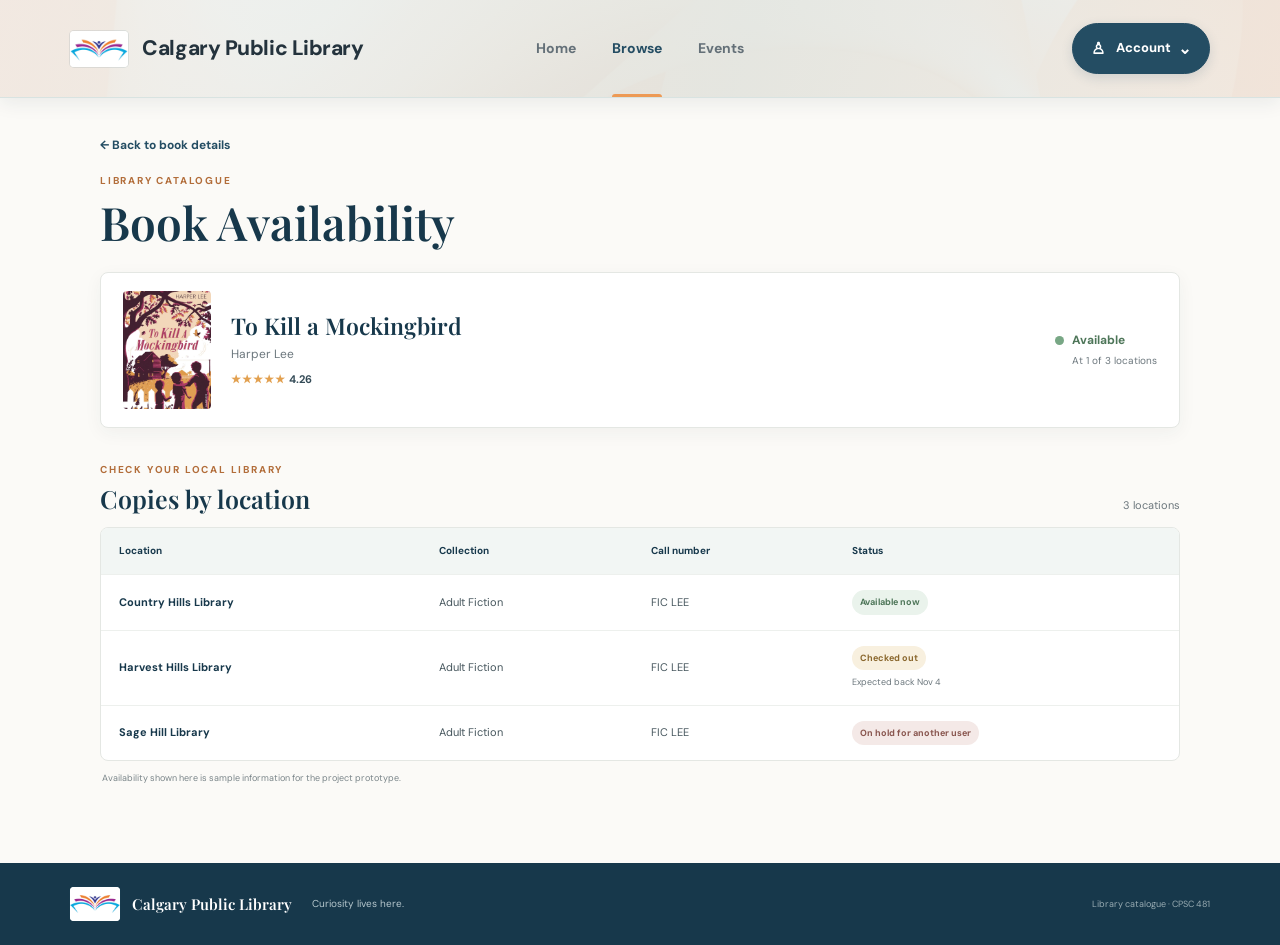
==== BookAvailability.html @ 4b332e31 "Add account, event, and book prototype interactions" ====
<!DOCTYPE html>
<html lang="en">
<head>
    <meta charset="UTF-8">
    <meta name="viewport" content="width=device-width, initial-scale=1.0">
    <meta name="description" content="Check To Kill a Mockingbird availability at Calgary Public Library locations.">
    <title>Book Availability | Calgary Public Library</title>
    <link rel="stylesheet" href="style.css">
</head>
<body class="availability-page">
    <header class="site-header">
        <a class="brand" href="index.html" aria-label="Calgary Public Library home">
            <span class="brand-mark"><img src="images/logo.jpg" alt="" class="brand-logo-image"></span>
            <span class="brand-name">Calgary Public Library</span>
        </a>
        <nav class="navigation" aria-label="Main navigation">
            <a href="index.html">Home</a>
            <a class="active" href="Browse.html">Browse</a>
            <a href="Events.html">Events</a>
        </nav>
        <details class="account-menu">
            <summary><span class="user-icon" aria-hidden="true">♙</span> Account <span class="account-chevron" aria-hidden="true">⌄</span></summary>
            <div class="account-menu-panel">
                <a href="Login.html">Sign in</a>
                <a href="MyAccount.html">My Account</a>
            </div>
        </details>
    </header>

    <main class="availability-main">
        <a class="back-to-results" href="BookDetails.html">← Back to book details</a>
        <p class="eyebrow">LIBRARY CATALOGUE</p>
        <h1>Book Availability</h1>

        <section class="availability-book-card" aria-labelledby="availability-book-title">
            <img src="images/To%20kill%20a%20mockingbird.jpg" alt="Cover of To Kill a Mockingbird by Harper Lee">
            <div class="availability-book-info">
                <h2 id="availability-book-title">To Kill a Mockingbird</h2>
                <p>Harper Lee</p>
                <p class="catalogue-rating" aria-label="Rated 4.26 out of 5 stars"><span aria-hidden="true">★★★★★</span> 4.26</p>
            </div>
            <div class="availability-summary">
                <span class="availability-summary-dot" aria-hidden="true"></span>
                <strong>Available</strong>
                <small>At 1 of 3 locations</small>
            </div>
        </section>

        <section class="branch-availability" aria-labelledby="branch-availability-title">
            <div class="branch-heading">
                <div>
                    <p class="eyebrow">CHECK YOUR LOCAL LIBRARY</p>
                    <h2 id="branch-availability-title">Copies by location</h2>
                </div>
                <span class="branch-count">3 locations</span>
            </div>
            <div class="availability-table-wrap">
                <table class="availability-table">
                    <thead>
                        <tr>
                            <th scope="col">Location</th>
                            <th scope="col">Collection</th>
                            <th scope="col">Call number</th>
                            <th scope="col">Status</th>
                        </tr>
                    </thead>
                    <tbody>
                        <tr>
                            <th scope="row">Country Hills Library</th>
                            <td data-label="Collection">Adult Fiction</td>
                            <td data-label="Call number">FIC LEE</td>
                            <td data-label="Status"><span class="copy-status is-available">Available now</span></td>
                        </tr>
                        <tr>
                            <th scope="row">Harvest Hills Library</th>
                            <td data-label="Collection">Adult Fiction</td>
                            <td data-label="Call number">FIC LEE</td>
                            <td data-label="Status"><span class="copy-status is-checked-out">Checked out</span><small class="status-note">Expected back Nov 4</small></td>
                        </tr>
                        <tr>
                            <th scope="row">Sage Hill Library</th>
                            <td data-label="Collection">Adult Fiction</td>
                            <td data-label="Call number">FIC LEE</td>
                            <td data-label="Status"><span class="copy-status is-on-hold">On hold for another user</span></td>
                        </tr>
                    </tbody>
                </table>
            </div>
            <p class="availability-note">Availability shown here is sample information for the project prototype.</p>
        </section>
    </main>

    <footer class="site-footer">
        <a class="footer-brand" href="index.html">
            <span class="brand-mark"><img src="images/logo.jpg" alt="" class="brand-logo-image"></span>
            <span>Calgary Public Library</span>
        </a>
        <span>Curiosity lives here.</span>
        <small>Library catalogue · CPSC 481</small>
    </footer>
</body>
</html>
---- style.css ----
@import url('https://fonts.googleapis.com/css2?family=DM+Sans:wght@400;500;600;700&family=Playfair+Display:ital,wght@0,500;0,600;0,700;1,500;1,600&display=swap');

:root {
    --ink: #202a32;
    --muted: #6c777d;
    --blue: #244d63;
    --blue-deep: #17384b;
    --orange: #ed9a55;
    --paper: #fbfaf7;
    --line: #e9e5df;
    --serif: 'Playfair Display', Georgia, serif;
    --sans: 'DM Sans', Arial, sans-serif;
}

/* General page styles */
* {
    box-sizing: border-box;
}

html {
    scroll-behavior: smooth;
    scroll-padding-top: 92px;
}

body {
    margin: 0;
    color: var(--ink);
    background: var(--paper);
    font: 15px/1.6 var(--sans);
    -webkit-font-smoothing: antialiased;
}

a {
    color: inherit;
}

.visually-hidden {
    position: absolute;
    width: 1px;
    height: 1px;
    padding: 0;
    margin: -1px;
    overflow: hidden;
    clip: rect(0, 0, 0, 0);
    white-space: nowrap;
    border: 0;
}

/* Header and navigation */
.site-header {
    min-height: 98px;
    display: grid;
    grid-template-columns: minmax(280px, 1fr) auto minmax(220px, 1fr);
    align-items: center;
    gap: 30px;
    padding: 0 max(5.5%, calc((100vw - 1320px) / 2));
    background: linear-gradient(105deg, rgba(250, 248, 244, .88), rgba(235, 242, 240, .86) 58%, rgba(248, 241, 234, .88)), url('images/back%207.jpg') center 48% / cover no-repeat;
    border-bottom: 1px solid #d8e3e1;
    box-shadow: 0 5px 18px rgba(30, 57, 66, .08);
    position: relative;
    z-index: 2;
}

.brand {
    display: flex;
    align-items: center;
    gap: 14px;
    width: max-content;
    min-width: 0;
    text-decoration: none;
}

.brand-mark {
    position: relative;
    display: block;
    flex: 0 0 58px;
    width: 58px;
    height: 36px;
    overflow: hidden;
    border-radius: 4px;
    background: #fff;
    box-shadow: 0 0 0 1px rgba(36, 77, 99, .1);
}

.brand-logo-image {
    position: absolute;
    display: block;
    width: 96px;
    height: 96px;
    max-width: none;
    left: -19px;
    top: -29px;
    object-fit: cover;
}

.brand-name {
    color: #24333d;
    font-size: 21px;
    font-weight: 800;
    line-height: 1.2;
    letter-spacing: -.45px;
    white-space: nowrap;
}

.navigation {
    display: flex;
    align-items: center;
    gap: 36px;
    height: 100%;
}

.navigation a {
    display: flex;
    align-items: center;
    height: 100%;
    position: relative;
    color: #647078;
    font-size: 14px;
    font-weight: 700;
    text-decoration: none;
}

.navigation a:hover,
.navigation a.active {
    color: var(--blue);
}

.navigation a.active:after {
    content: '';
    position: absolute;
    right: 0;
    bottom: 0;
    left: 0;
    height: 3px;
    background: var(--orange);
    border-radius: 3px 3px 0 0;
}

.account-menu {
    position: relative;
    justify-self: end;
}

.account-menu summary {
    display: flex;
    align-items: center;
    gap: 5px;
    padding: 12px 18px;
    border: 1px solid #244d63;
    border-radius: 999px;
    background: #244d63;
    box-shadow: 0 4px 12px rgba(36, 77, 99, .15);
    color: #fff;
    font-size: 13px;
    font-weight: 800;
    list-style: none;
    cursor: pointer;
    transition: .2s;
}

.account-menu summary::-webkit-details-marker {
    display: none;
}

.account-menu summary:hover,
.account-menu[open] summary {
    border-color: #17384b;
    background: #17384b;
}

.account-menu summary:focus-visible,
.account-menu-panel a:focus-visible {
    outline: 3px solid rgba(237, 154, 85, .65);
    outline-offset: 3px;
}

.account-chevron {
    margin-left: 2px;
    font-size: 16px;
}

.account-menu-panel {
    position: absolute;
    top: calc(100% + 9px);
    right: 0;
    z-index: 5;
    width: 190px;
    padding: 6px;
    border: 1px solid #e1e7e4;
    border-radius: 8px;
    background: #fff;
    box-shadow: 0 12px 28px rgba(23, 56, 75, .16);
}

.account-menu-panel a,
.account-menu-disabled {
    display: flex;
    align-items: center;
    justify-content: space-between;
    gap: 12px;
    padding: 10px 11px;
    border-radius: 5px;
    color: var(--blue-deep);
    font-size: 12px;
    font-weight: 700;
    text-decoration: none;
}

.account-menu-panel a:hover {
    background: #f0f5f3;
}


.user-icon {
    margin-right: 6px;
    font-size: 16px;
}

/* Welcome and search area */
.hero {
    position: relative;
    overflow: hidden;
    margin: 0 4%;
    border-radius: 10px;
    background: #193d52 url('images/header%20background.jpg') center / cover no-repeat;
    color: #fff;
}

.hero:before {
    content: '';
    position: absolute;
    inset: 0;
    background: linear-gradient(90deg, rgba(18, 46, 62, .96), rgba(23, 57, 76, .89) 48%, rgba(23, 57, 76, .42));
}

.hero-inner {
    position: relative;
    display: grid;
    grid-template-columns: 1fr .9fr;
    align-items: center;
    gap: 8%;
    max-width: 1320px;
    min-height: 510px;
    margin: auto;
    padding: 84px 5.5% 32px;
}

.hero-copy {
    max-width: 610px;
    z-index: 1;
}

.eyebrow {
    margin: 0 0 12px;
    color: #b26d3a;
    font-size: 10px;
    font-weight: 700;
    letter-spacing: 1.8px;
}

.hero .eyebrow {
    color: #f3b77e;
}

.hero h1 {
    max-width: 560px;
    margin: 0 0 18px;
    font: 500 clamp(44px, 5.1vw, 68px) / 1.08 var(--serif);
    letter-spacing: -1.8px;
}

.hero h1 em,
.event-feature h2 em,
.help-section h2 em {
    color: #f4bd86;
    font-weight: 500;
}

.hero-description {
    max-width: 485px;
    margin: 0 0 26px;
    color: rgba(255, 255, 255, .78);
    font-size: 15px;
    line-height: 1.75;
}

.search-form {
    display: flex;
    align-items: center;
    max-width: 540px;
    height: 56px;
    padding: 5px 6px 5px 17px;
    border-radius: 7px;
    background: #fff;
    box-shadow: 0 12px 35px #0d253233;
}

.search-icon {
    margin-right: 9px;
    color: #70818a;
    font-size: 27px;
    transform: rotate(-20deg);
}

.search-form input {
    flex: 1;
    min-width: 0;
    border: 0;
    outline: 0;
    color: var(--ink);
    font: 13px var(--sans);
}

.search-form button {
    height: 44px;
    padding: 0 19px;
    border: 0;
    border-radius: 5px;
    background: var(--orange);
    color: #2d3030;
    font: 700 12px var(--sans);
    cursor: pointer;
}

.search-form button span {
    margin-left: 9px;
    font-size: 16px;
}

.popular-searches {
    display: flex;
    align-items: center;
    gap: 8px;
    margin-top: 16px;
    color: #d4dfe3;
    font-size: 11px;
}

.popular-searches a {
    padding: 4px 10px;
    border: 1px solid #ffffff45;
    border-radius: 99px;
    color: #fff;
    font-size: 10px;
    text-decoration: none;
}

.popular-searches a:hover {
    background: #ffffff20;
}

.hero-art {
    position: relative;
    align-self: center;
    min-height: 320px;
}

.hero-photo {
    position: absolute;
    inset: 0 0 9px 20px;
    overflow: hidden;
    border-radius: 46% 8px 8px 8px;
    box-shadow: 0 24px 55px #071e2a66;
}

.hero-photo img {
    width: 100%;
    height: 100%;
    object-fit: cover;
    object-position: center 46%;
}

.hero-photo:after {
    content: '';
    position: absolute;
    inset: 0;
    border-radius: inherit;
    background: linear-gradient(0deg, #142e3d55, transparent 65%);
}

.photo-caption {
    position: absolute;
    bottom: 22px;
    left: 39px;
    z-index: 1;
    color: #fff;
    font-size: 11px;
    letter-spacing: .3px;
}

.caption-dot {
    display: inline-block;
    width: 7px;
    height: 7px;
    margin-right: 8px;
    border-radius: 50%;
    background: #f2ae6f;
}

.floating-note {
    position: absolute;
    top: 24px;
    right: -20px;
    display: flex;
    align-items: center;
    gap: 10px;
    padding: 13px 18px;
    border-radius: 8px;
    background: #fff;
    box-shadow: 0 10px 30px #102a3a33;
    color: var(--ink);
    font-size: 11px;
}

.floating-note strong,
.floating-note small {
    display: block;
}

.floating-note strong {
    font-size: 11px;
}

.floating-note small {
    margin-top: 2px;
    color: #849096;
    font-size: 9px;
}

.note-icon {
    display: grid;
    place-items: center;
    width: 32px;
    height: 32px;
    border-radius: 50%;
    background: #fff1e3;
    color: #d78346;
    font-size: 18px;
}

.hero-bottom {
    grid-column: 1 / -1;
    display: flex;
    justify-content: space-between;
    align-items: center;
    margin-top: 20px;
    padding-top: 13px;
    border-top: 1px solid #ffffff38;
    color: #cad8dd;
    font-size: 10px;
    letter-spacing: 1px;
    text-transform: uppercase;
}

.scroll-mark {
    color: #f5b879;
    font-size: 17px;
}

/* Discovery categories */
.content-wrap {
    max-width: 1320px;
    margin: auto;
    padding-right: 5.5%;
    padding-left: 5.5%;
}

.discovery {
    padding-top: 74px;
    padding-bottom: 78px;
}

.section-intro,
.section-heading {
    display: flex;
    justify-content: space-between;
    align-items: end;
    gap: 30px;
    margin-bottom: 27px;
}

.section-intro h2,
.section-heading h2,
.help-section h2 {
    margin: 0;
    font: 600 clamp(28px, 3vw, 37px) / 1.2 var(--serif);
    letter-spacing: -.5px;
}

.section-intro > p {
    max-width: 355px;
    margin: 0 0 4px;
    color: var(--muted);
    font-size: 12px;
}

.category-grid {
    display: grid;
    grid-template-columns: repeat(4, 1fr);
    gap: 16px;
}

.category-card {
    position: relative;
    overflow: hidden;
    height: 190px;
    border-radius: 8px;
    background: #496477;
    color: #fff;
    text-decoration: none;
}

.category-photo,
.category-shade {
    position: absolute;
    inset: 0;
}

.category-photo {
    width: 100%;
    height: 100%;
    object-fit: cover;
    object-position: center;
    transition: transform .4s;
}

.category-card:hover .category-photo {
    transform: scale(1.05);
}

.kids .category-photo {
    object-position: center 58%;
}

.teens .category-photo {
    object-position: center 40%;
}

.adults .category-photo {
    object-position: center 60%;
}

.ebooks .category-photo {
    object-position: center;
}

.category-shade {
    background: linear-gradient(0deg, #142b3be8 0%, #142b3b66 45%, #142b3b05 100%);
}

.category-text {
    position: absolute;
    right: 14px;
    bottom: 15px;
    left: 18px;
    display: flex;
    flex-direction: column;
    align-items: flex-start;
}

.category-text small {
    color: #f5c395;
    font-size: 8px;
    font-weight: 700;
    letter-spacing: 1.2px;
}

.category-text strong {
    margin: 1px 0;
    font: 600 24px var(--serif);
}

.category-text > span {
    color: #fff;
    font-size: 10px;
    opacity: .88;
}

/* Recommended books and audiobooks */
.recommendations {
    margin: 0 4%;
    padding: 71px 0 82px;
    border-radius: 10px;
    background: #f1f3f2;
}

.recommendations .section-heading {
    margin-bottom: 26px;
}

.section-subtitle {
    margin: 5px 0 0;
    color: var(--muted);
    font-size: 12px;
}

.text-link {
    padding-bottom: 5px;
    border-bottom: 1px solid #9cb1b8;
    color: var(--blue);
    font-size: 11px;
    font-weight: 700;
    text-decoration: none;
    white-space: nowrap;
}

.text-link span {
    margin-left: 8px;
    font-size: 15px;
}

.text-link:hover {
    color: #b26d3a;
}

.book-grid {
    display: grid;
    grid-template-columns: repeat(3, 1fr);
    gap: 19px;
}

.book-card {
    display: grid;
    grid-template-columns: 42% 58%;
    min-height: 210px;
    overflow: hidden;
    border: 1px solid #e8e9e6;
    border-radius: 8px;
    background: #fff;
    box-shadow: 0 8px 20px #2a3c3b08;
}

.book-image {
    position: relative;
    min-height: 210px;
    overflow: hidden;
}

.book-cover-image {
    position: absolute;
    inset: 0;
    width: 100%;
    height: 100%;
    object-fit: cover;
    object-position: center;
}

.book-two {
    background-color: #a8eaf4;
}

.book-three .book-cover-image {
    object-position: 55% center;
}

.format-tag {
    position: absolute;
    top: 10px;
    left: 10px;
    padding: 4px 7px;
    border-radius: 3px;
    background: #fff;
    color: #31586b;
    font-size: 7px;
    font-weight: 700;
    letter-spacing: .8px;
}

.book-info {
    display: flex;
    flex-direction: column;
    padding: 17px 15px 13px;
}

.book-info > div:first-child {
    display: flex;
    justify-content: space-between;
    align-items: center;
}

.book-type {
    color: #a16b48;
    font-size: 8px;
    font-weight: 700;
    letter-spacing: .8px;
}

.save-button {
    padding: 0 3px;
    border: 0;
    background: transparent;
    color: #75858a;
    font-size: 21px;
    line-height: 1;
    cursor: pointer;
}

.save-button:hover,
.save-button[aria-pressed="true"] {
    color: #d46e62;
}

.book-info h3 {
    margin: 12px 0 3px;
    font: 600 17px / 1.3 var(--serif);
}

.book-info p {
    margin: 0;
    color: var(--muted);
    font-size: 10px;
}

.book-footer {
    display: flex;
    justify-content: space-between;
    align-items: center;
    margin-top: auto;
    padding-top: 12px;
    border-top: 1px solid #eeefec;
}

.availability {
    color: #5e7568;
    font-size: 9px;
}

.availability i {
    display: inline-block;
    width: 6px;
    height: 6px;
    margin-right: 5px;
    border-radius: 50%;
    background: #78a785;
}

.book-footer > a {
    display: grid;
    place-items: center;
    width: 23px;
    height: 23px;
    border: 1px solid #dbe1dd;
    border-radius: 50%;
    color: var(--blue);
    font-size: 11px;
    text-decoration: none;
}

/* Featured program and upcoming events */
.event-feature {
    position: relative;
    display: grid;
    grid-template-columns: 1.05fr .95fr;
    width: calc(100% - 8%);
    max-width: 1320px;
    min-height: 345px;
    margin: 76px auto 78px;
    overflow: hidden;
    border-radius: 9px;
    background: #204b60;
    color: #fff;
}

.event-feature-image {
    position: relative;
    min-height: 345px;
    overflow: hidden;
}

.event-feature-image img {
    position: absolute;
    inset: 0;
    width: 100%;
    height: 100%;
    object-fit: cover;
    object-position: center;
}

.event-feature-copy {
    align-self: center;
    padding: 52px clamp(30px, 5vw, 74px);
}

.event-feature-copy .eyebrow {
    color: #efb17b;
}

.event-feature h2 {
    margin: 0 0 15px;
    font: 600 clamp(34px, 4vw, 48px) / 1.1 var(--serif);
    letter-spacing: -.7px;
}

.event-feature-copy > p:not(.eyebrow) {
    max-width: 340px;
    margin: 0 0 22px;
    color: #d4e0e4;
    font-size: 12px;
    line-height: 1.8;
}

.light-button {
    display: inline-flex;
    align-items: center;
    gap: 22px;
    padding: 12px 16px;
    border-radius: 4px;
    background: #f5bc85;
    color: #24313a;
    font-size: 10px;
    font-weight: 700;
    text-decoration: none;
}

.light-button span {
    font-size: 16px;
}

.event-spark {
    position: absolute;
    top: 30px;
    right: 42%;
    color: #f4c18f;
    font-size: 34px;
    opacity: .9;
}

.upcoming {
    padding-top: 4px;
    padding-bottom: 82px;
}

.upcoming .section-heading {
    align-items: center;
}

.event-list {
    display: grid;
    grid-template-columns: 1fr 1fr;
    gap: 16px;
}

.event-card {
    display: grid;
    grid-template-columns: 67px 1fr 36px;
    align-items: center;
    gap: 17px;
    padding: 19px;
    border: 1px solid var(--line);
    border-radius: 7px;
    background: #fff;
}

.event-date {
    display: flex;
    flex-direction: column;
    justify-content: center;
    align-items: center;
    height: 68px;
    border-radius: 5px;
    background: #f8eee3;
    color: #a56035;
}

.event-date strong {
    font: 600 26px / 1 var(--serif);
}

.event-date span {
    margin-top: 5px;
    font-size: 8px;
    font-weight: 700;
    letter-spacing: 1px;
}

.event-kind {
    color: #ab764f;
    font-size: 8px;
    font-weight: 700;
    letter-spacing: .9px;
}

.event-details h3 {
    margin: 2px 0;
    font: 600 17px var(--serif);
}

.event-details p {
    margin: 0 0 8px;
    color: var(--muted);
    font-size: 10px;
}

.event-meta {
    color: #6a777b;
    font-size: 9px;
}

.event-meta > span {
    padding: 0 5px;
    color: #b7b7ad;
}

.round-arrow {
    display: grid;
    place-items: center;
    width: 31px;
    height: 31px;
    border: 1px solid #dce3e1;
    border-radius: 50%;
    color: var(--blue);
    font-size: 14px;
    text-decoration: none;
}

.round-arrow:hover {
    background: var(--blue);
    color: #fff;
}

/* FAQs, contact details, and footer */
.help-section {
    padding: 69px 5.5%;
    background: #eaf0ef;
}

.help-inner {
    display: grid;
    grid-template-columns: 1.1fr .9fr;
    gap: 11%;
    max-width: 1190px;
    margin: auto;
}

.help-section .eyebrow {
    margin-bottom: 9px;
}

.help-section h2 {
    margin: 0 0 22px;
    font-size: 30px;
}

.help-section h2 em {
    color: #b26d3a;
}

.faq-block details {
    padding: 12px 0;
    border-top: 1px solid #d4ddda;
    font-size: 11px;
}

.faq-block details:last-child {
    border-bottom: 1px solid #d4ddda;
}

.faq-block summary {
    display: flex;
    justify-content: space-between;
    list-style: none;
    font-weight: 600;
    cursor: pointer;
}

.faq-block summary::-webkit-details-marker {
    display: none;
}

.faq-block summary span {
    color: #a96e42;
    font-size: 17px;
}

.faq-block details p {
    margin: 9px 22px 2px 0;
    color: var(--muted);
    font-size: 10px;
}

.contact-block {
    padding-left: 10%;
    border-left: 1px solid #d4ddda;
}

.contact-block h2 {
    max-width: 340px;
    font-size: 29px;
}

.contact-block > a {
    display: block;
    margin: 10px 0;
    color: #596c70;
    font-size: 11px;
    text-decoration: none;
}

.contact-block .location-link {
    display: inline-flex;
    gap: 30px;
    margin-top: 14px;
    padding-bottom: 7px;
    border-bottom: 1px solid #91a5a5;
    color: var(--blue);
    font-weight: 700;
}

.site-footer {
    display: flex;
    align-items: center;
    gap: 20px;
    min-height: 82px;
    padding: 20px 5.5%;
    background: #17384b;
    color: #e4edef;
}

.footer-brand {
    display: flex;
    align-items: center;
    gap: 12px;
    color: #fff;
    font: 600 15px var(--serif);
    text-decoration: none;
}

.footer-brand .brand-mark {
    flex-basis: 50px;
    width: 50px;
    height: 34px;
}

.footer-brand .brand-logo-image {
    width: 84px;
    height: 84px;
    left: -17px;
    top: -25px;
}

.site-footer > span {
    color: #b6c7cd;
    font-size: 10px;
}

.site-footer small {
    margin-left: auto;
    color: #98abb2;
    font-size: 9px;
}

/* Tablet layout */
@media (max-width: 900px) {
    .site-header {
        min-height: 88px;
        grid-template-columns: minmax(230px, 1fr) auto minmax(185px, 1fr);
        gap: 14px;
        padding: 0 4%;
    }

    .brand {
        gap: 10px;
    }

    .brand-name {
        font-size: 18px;
    }

    .navigation {
        gap: 20px;
    }

    .navigation a {
        font-size: 12px;
    }

    .account-menu summary {
        padding: 10px 12px;
        font-size: 11px;
    }

    .hero-inner {
        grid-template-columns: 1fr .82fr;
        gap: 4%;
        min-height: 480px;
        padding: 62px 5%;
    }

    .hero-art {
        min-height: 270px;
    }

    .category-grid {
        grid-template-columns: repeat(2, 1fr);
    }

    .category-card {
        height: 180px;
    }

    .content-wrap {
        padding-right: 5%;
        padding-left: 5%;
    }

    .book-grid {
        gap: 12px;
    }

    .book-card {
        grid-template-columns: 38% 62%;
    }

    .book-info {
        padding: 13px 11px;
    }

    .event-feature {
        margin-right: 5%;
        margin-left: 5%;
    }

    .event-list {
        grid-template-columns: 1fr;
    }

    .help-inner {
        gap: 7%;
    }
}

/* Phone layout */
@media (max-width: 620px) {
    .site-header {
        min-height: 72px;
        grid-template-columns: 1fr auto;
        gap: 10px;
        padding: 0 5%;
    }

    .brand {
        gap: 8px;
    }

    .brand-mark {
        flex-basis: 44px;
        width: 44px;
        height: 30px;
    }

    .brand-logo-image {
        width: 76px;
        height: 76px;
        left: -15px;
        top: -23px;
    }

    .brand-name {
        font-size: 15px;
        letter-spacing: -.3px;
    }

    .navigation {
        display: none;
    }

    .account-menu summary {
        padding: 8px 9px;
        font-size: 9px;
    }

    .account-menu .user-icon {
        margin-right: 0;
    }

    .hero-inner {
        display: block;
        padding: 55px 6% 22px;
    }

    .hero h1 {
        font-size: 47px;
    }

    .hero-description {
        font-size: 13px;
    }

    .hero-art {
        min-height: 220px;
        margin: 35px 12px 0 0;
    }

    .hero-photo {
        left: 8px;
    }

    .floating-note {
        top: 10px;
        right: -5px;
    }

    .hero-bottom {
        margin-top: 28px;
    }

    .popular-searches {
        flex-wrap: wrap;
    }

    .discovery {
        padding-top: 52px;
        padding-bottom: 55px;
    }

    .section-intro,
    .section-heading {
        align-items: flex-start;
        flex-direction: column;
        gap: 12px;
    }

    .section-intro h2,
    .section-heading h2 {
        font-size: 30px;
    }

    .section-intro > p {
        max-width: 100%;
    }

    .category-grid {
        gap: 10px;
    }

    .category-card {
        height: 148px;
    }

    .category-text {
        bottom: 10px;
        left: 12px;
    }

    .category-text strong {
        font-size: 21px;
    }

    .category-text small {
        font-size: 7px;
    }

    .recommendations {
        margin: 0 4%;
        padding: 52px 0;
    }

    .book-grid {
        grid-template-columns: 1fr;
    }

    .book-card {
        grid-template-columns: 38% 62%;
        min-height: 185px;
    }

    .book-image {
        min-height: 185px;
    }

    .book-info h3 {
        font-size: 16px;
    }

    .event-feature {
        display: block;
        margin: 50px 5%;
    }

    .event-feature-image {
        min-height: 200px;
    }

    .event-feature-copy {
        padding: 34px 26px;
    }

    .event-feature h2 {
        font-size: 39px;
    }

    .event-spark {
        top: 210px;
        right: 22px;
    }

    .upcoming {
        padding-bottom: 56px;
    }

    .event-card {
        grid-template-columns: 54px 1fr 29px;
        gap: 11px;
        padding: 13px;
    }

    .event-date {
        height: 60px;
    }

    .event-details p {
        line-height: 1.4;
    }

    .event-meta {
        font-size: 8px;
    }

    .help-section {
        padding: 52px 6%;
    }

    .help-inner {
        grid-template-columns: 1fr;
        gap: 37px;
    }

    .contact-block {
        padding: 27px 0 0;
        border-top: 1px solid #d4ddda;
        border-left: 0;
    }

    .site-footer {
        flex-wrap: wrap;
        gap: 5px 13px;
        padding: 20px 6%;
    }

    .site-footer small {
        width: 100%;
        margin: 2px 0 0;
    }
}

@media (prefers-reduced-motion: reduce) {
    html {
        scroll-behavior: auto;
    }

    *,
    *:before,
    *:after {
        transition: none !important;
    }
}

/* Events page */
.events-page {
    min-height: 100vh;
    background:
        linear-gradient(rgba(251, 250, 247, .92), rgba(251, 250, 247, .96)),
        url('images/header%20background.jpg') center / cover fixed no-repeat;
}

.events-page .events-banner {
    padding: 72px 5.5% 64px;
    background:
        linear-gradient(105deg, rgba(23, 56, 75, .97), rgba(36, 77, 99, .9)),
        url('images/back%207.jpg') center / cover no-repeat;
    color: #fff;
    text-align: center;
}

.events-page header h1 {
    margin: 0;
    font: 600 clamp(38px, 5vw, 58px) / 1.1 var(--serif);
    letter-spacing: -.8px;
}

.events-page main {
    display: grid;
    grid-template-columns: repeat(3, minmax(0, 1fr));
    gap: 22px;
    max-width: 1180px;
    margin: 0 auto;
    padding: 64px 5.5% 76px;
}

.events-page .event {
    position: relative;
    padding: 32px 28px 30px;
    border: 1px solid var(--line);
    border-top: 4px solid var(--orange);
    border-radius: 10px;
    background: rgba(255, 255, 255, .9);
    box-shadow: 0 12px 30px rgba(30, 57, 66, .08);
    transition: transform .2s, box-shadow .2s;
}

.events-page .event:hover {
    transform: translateY(-5px);
    box-shadow: 0 18px 34px rgba(30, 57, 66, .14);
}

.events-page .event h2 {
    margin: 0 0 22px;
    color: var(--blue-deep);
    font: 600 25px / 1.25 var(--serif);
}

.events-page .event p {
    margin: 10px 0;
    color: var(--muted);
    font-size: 13px;
}

.events-page .event p:nth-of-type(1),
.events-page .event p:nth-of-type(2) {
    color: var(--blue);
    font-size: 12px;
    font-weight: 700;
}

.events-page .event p:nth-of-type(1)::first-letter {
    color: var(--orange);
}

.event-register {
    display: inline-flex;
    align-items: center;
    gap: 10px;
    margin-top: 18px;
    padding: 11px 15px;
    border-radius: 5px;
    background: var(--orange);
    color: #2d3030;
    font-size: 11px;
    font-weight: 800;
    text-decoration: none;
    transition: background .2s, transform .2s;
}

.event-register:hover {
    background: #f3b77e;
    transform: translateY(-2px);
}

.event-register span {
    font-size: 16px;
    line-height: 1;
}

.events-page footer {
    padding: 24px 5.5%;
    background: var(--blue-deep);
    color: #d4dfe3;
    text-align: center;
}

.events-page footer p {
    margin: 0;
    font-size: 11px;
}

@media (max-width: 900px) {
    .events-page main {
        grid-template-columns: 1fr;
        max-width: 680px;
    }
}

@media (max-width: 620px) {
    .events-page .events-banner {
        padding: 54px 6% 48px;
    }

    .events-page main {
        gap: 16px;
        padding: 42px 6% 54px;
    }

    .events-page .event {
        padding: 26px 22px 24px;
    }
}

/* Browse page catalogue */
.browse-page {
    min-height: 100vh;
    background: #fbfaf7;
}

.browse-main {
    min-height: 650px;
    padding: 0 0 80px;
}

.browse-banner {
    padding: 46px 5.5% 26px;
    background: linear-gradient(105deg, rgba(23, 56, 75, .97), rgba(36, 77, 99, .9)), url('images/back%207.jpg') center / cover no-repeat;
    color: #fff;
}

.browse-banner-inner {
    max-width: 1080px;
    margin: 0 auto;
}

.browse-banner .eyebrow {
    margin-bottom: 7px;
    color: #f3b77e;
}

.browse-banner h1 {
    margin: 0;
    color: #fff;
    font: 600 clamp(34px, 4vw, 48px) / 1.15 var(--serif);
    letter-spacing: -.7px;
}

.browse-prompt {
    margin: 8px 0 0;
    color: rgba(255, 255, 255, .82);
    font-size: 13px;
}

.browse-controls {
    width: 89%;
    max-width: 1080px;
    margin: 28px auto 0;
}

.catalogue {
    width: 89%;
    max-width: 1080px;
    margin: 0 auto;
    padding-top: 28px;
}

.catalogue-search {
    display: flex;
    align-items: center;
    max-width: 760px;
    height: 52px;
    padding: 4px 5px 4px 15px;
    border: 1px solid #d8e0df;
    border-radius: 7px;
    background: #fff;
    box-shadow: 0 5px 16px rgba(30, 57, 66, .06);
}

.catalogue-search > span {
    margin-right: 9px;
    color: #70818a;
    font-size: 25px;
}

.catalogue-search input {
    flex: 1;
    min-width: 0;
    border: 0;
    outline: 0;
    color: var(--ink);
    font: 14px var(--sans);
}

.catalogue-search button,
.borrow-button {
    border: 0;
    border-radius: 5px;
    background: var(--orange);
    color: #2d3030;
    font: 700 12px var(--sans);
    cursor: pointer;
}

.catalogue-search button {
    align-self: stretch;
    padding: 0 19px;
}

.catalogue-filters {
    display: flex;
    flex-wrap: wrap;
    align-items: center;
    gap: 8px;
    margin: 15px 0 28px;
}

.catalogue-filters button {
    padding: 6px 13px;
    border: 1px solid #d9e0df;
    border-radius: 999px;
    background: #fff;
    color: #42535a;
    font: 600 11px var(--sans);
    cursor: pointer;
}

.catalogue-filters button:hover,
.catalogue-filters button.selected {
    border-color: var(--blue);
    background: var(--blue);
    color: #fff;
}

.filter-divider {
    width: 1px;
    height: 23px;
    margin: 0 4px;
    background: #d9e0df;
}

.results-heading {
    display: flex;
    justify-content: space-between;
    align-items: baseline;
    max-width: 900px;
    margin-bottom: 12px;
}

.results-heading h2 {
    margin: 0;
    color: var(--ink);
    font: 600 23px / 1.3 var(--serif);
}

.results-heading p {
    margin: 0;
    color: var(--muted);
    font-size: 12px;
}

.results-heading strong {
    color: var(--blue);
}

.catalogue-results {
    display: grid;
    gap: 12px;
    max-width: 900px;
}

.catalogue-card {
    display: grid;
    grid-template-columns: 92px minmax(0, 1fr) auto;
    align-items: center;
    gap: 18px;
    min-height: 150px;
    padding: 14px 18px;
    border: 1px solid #e4e7e3;
    border-radius: 8px;
    background: #fff;
    box-shadow: 0 5px 18px rgba(30, 57, 66, .05);
}

.catalogue-cover {
    display: block;
    width: 92px;
    height: 120px;
    overflow: hidden;
    border-radius: 4px;
    background: #e8efed;
}

.catalogue-cover img {
    width: 100%;
    height: 100%;
    object-fit: cover;
}

.format-labels {
    display: flex;
    gap: 6px;
    margin-bottom: 4px;
}

.format-labels span {
    padding: 3px 6px;
    border-radius: 3px;
    background: #edf2f0;
    color: #31586b;
    font-size: 8px;
    font-weight: 700;
    letter-spacing: .6px;
}

.catalogue-info h3 {
    margin: 0;
    color: var(--blue-deep);
    font: 600 19px / 1.25 var(--serif);
}

.catalogue-info h3 a {
    text-decoration: none;
}

.catalogue-info h3 a:hover {
    text-decoration: underline;
}

.catalogue-author {
    margin: 2px 0 5px;
    color: var(--muted);
    font-size: 11px;
}

.catalogue-rating {
    margin: 0 0 7px;
    color: #344b57;
    font-size: 11px;
    font-weight: 700;
}

.catalogue-rating > span {
    color: #e2a04f;
    letter-spacing: 1px;
}

.catalogue-rating small {
    color: var(--muted);
    font-size: 10px;
    font-weight: 400;
}

.availability-row {
    display: flex;
    flex-wrap: wrap;
    align-items: center;
    gap: 13px;
    color: #5e7568;
    font-size: 10px;
}

.item-availability i {
    display: inline-block;
    width: 7px;
    height: 7px;
    margin-right: 5px;
    border-radius: 50%;
    background: #78a785;
}

.location-indicator {
    color: #52656d;
    text-decoration: none;
}

.location-indicator:hover {
    color: var(--blue);
    text-decoration: underline;
}

.catalogue-actions {
    display: flex;
    flex-direction: column;
    align-items: center;
    gap: 12px;
}

.borrow-button {
    min-width: 88px;
    padding: 10px 14px;
}

.borrow-button:hover {
    background: #f3b77e;
}

.catalogue-favourite {
    display: grid;
    place-items: center;
    width: 34px;
    height: 34px;
    border: 1px solid #dbe1dd;
    border-radius: 50%;
    background: #fff;
    color: #75858a;
    font-size: 20px;
    cursor: pointer;
}

.catalogue-favourite:hover,
.catalogue-favourite[aria-pressed="true"] {
    color: #d46e62;
}

@media (max-width: 620px) {
    .browse-main {
        min-height: 0;
        padding-bottom: 58px;
    }

    .browse-banner {
        padding: 38px 5% 26px;
    }

    .browse-banner h1 {
        font-size: 36px;
    }

    .browse-controls,
    .catalogue {
        width: 90%;
    }

    .browse-controls {
        margin-top: 24px;
    }

    .catalogue {
        padding-top: 24px;
    }

    .catalogue-filters {
        gap: 6px;
        margin-bottom: 23px;
    }

    .catalogue-filters button {
        padding: 6px 10px;
        font-size: 10px;
    }

    .filter-divider {
        display: none;
    }

    .catalogue-card {
        grid-template-columns: 70px minmax(0, 1fr) 34px;
        gap: 10px;
        padding: 12px 10px;
    }

    .catalogue-cover {
        width: 70px;
        height: 100px;
    }

    .catalogue-info h3 {
        font-size: 15px;
    }

    .catalogue-rating small {
        display: block;
    }

    .catalogue-actions {
        gap: 8px;
    }

    .borrow-button {
        min-width: 0;
        padding: 8px 7px;
        font-size: 10px;
    }
}


/* Book details page */
.book-details-page {
    min-height: 100vh;
    background: #fbfaf7;
}

.book-details-main {
    width: 89%;
    max-width: 1080px;
    min-height: 650px;
    margin: 0 auto;
    padding: 30px 0 78px;
}

.back-to-results {
    display: inline-block;
    margin-bottom: 18px;
    color: var(--blue);
    font-size: 12px;
    font-weight: 700;
    text-decoration: none;
}

.back-to-results:hover {
    text-decoration: underline;
}

.book-detail-card {
    display: grid;
    grid-template-columns: minmax(220px, .75fr) minmax(0, 1.25fr);
    gap: clamp(32px, 6vw, 76px);
    padding: clamp(24px, 5vw, 54px);
    border: 1px solid #e4e7e3;
    border-radius: 9px;
    background: #fff;
    box-shadow: 0 8px 28px rgba(30, 57, 66, .06);
}

.book-detail-left {
    min-width: 0;
}

.book-detail-cover {
    width: 100%;
    max-width: 300px;
    height: 330px;
    overflow: hidden;
    border-radius: 5px;
    background: #e8efed;
}

.book-detail-cover img {
    width: 100%;
    height: 100%;
    object-fit: cover;
}

.book-description {
    max-width: 340px;
    margin-top: 24px;
}

.book-description h2,
.format-options h2 {
    margin: 0 0 10px;
    color: var(--ink);
    font: 600 19px / 1.3 var(--serif);
}

.book-description p {
    margin: 0;
    color: #5d686e;
    font-size: 12px;
    line-height: 1.8;
}

.book-detail-info .eyebrow {
    margin: 3px 0 10px;
    color: #b26d3a;
}

.book-detail-info h1 {
    margin: 0;
    color: var(--blue-deep);
    font: 600 clamp(30px, 4vw, 42px) / 1.15 var(--serif);
    letter-spacing: -.7px;
}

.book-detail-author {
    margin: 8px 0 15px;
    color: var(--muted);
    font-size: 14px;
}

.book-detail-rating {
    display: flex;
    align-items: center;
    gap: 9px;
    color: #344b57;
    font-size: 13px;
}

.detail-stars {
    color: #e2a04f;
    font-size: 19px;
    letter-spacing: 1px;
}

.text-action {
    padding: 0;
    border: 0;
    background: transparent;
    color: var(--blue);
    font: 700 12px var(--sans);
    text-decoration: underline;
    cursor: pointer;
}

.favourite-action {
    display: inline-flex;
    align-items: center;
    gap: 8px;
    margin: 19px 0 27px;
    padding: 9px 14px;
    border: 1px solid #d9e0df;
    border-radius: 5px;
    background: #fff;
    color: var(--blue);
    font: 700 12px var(--sans);
    cursor: pointer;
}

.favourite-action span {
    font-size: 20px;
    line-height: 1;
}

.format-options h2 {
    margin-bottom: 10px;
}

.format-select-label {
    display: block;
    margin-bottom: 6px;
    color: #52636a;
    font-size: 11px;
    font-weight: 700;
}

.hold-controls {
    display: flex;
    align-items: stretch;
    gap: 10px;
}

.hold-controls select {
    flex: 1;
    min-width: 0;
    padding: 11px 12px;
    border: 1px solid #b8c9c9;
    border-radius: 5px;
    background: #fff;
    color: #35464e;
    font: 600 12px var(--sans);
}

.place-hold-action {
    min-width: 132px;
    padding: 11px 16px;
    border: 0;
    border-radius: 5px;
    background: var(--orange);
    color: #2d3030;
    font: 700 12px var(--sans);
    cursor: pointer;
}

.place-hold-action:hover,
.favourite-action:hover {
    background: #f3b77e;
}

.availability-action {
    display: flex;
    align-items: center;
    justify-content: space-between;
    gap: 20px;
    width: 100%;
    margin-top: 23px;
    padding: 13px 15px;
    border: 0;
    border-radius: 5px;
    background: var(--blue);
    color: #fff;
    font: 700 12px var(--sans);
    text-align: left;
    cursor: pointer;
}

.availability-action:hover {
    background: var(--blue-deep);
}

.availability-action span {
    font-size: 18px;
}

@media (max-width: 700px) {
    .book-details-main {
        width: 90%;
        padding: 24px 0 58px;
    }

    .book-detail-card {
        grid-template-columns: 1fr;
        gap: 28px;
        padding: 22px;
    }

    .book-detail-left {
        display: grid;
        grid-template-columns: minmax(100px, .7fr) minmax(0, 1fr);
        align-items: start;
        gap: 18px;
    }

    .book-detail-cover {
        height: 200px;
    }

    .book-description {
        margin-top: 0;
    }

    .book-description h2 {
        font-size: 16px;
    }

    .book-description p {
        font-size: 11px;
    }
}

@media (max-width: 440px) {
    .book-detail-left {
        grid-template-columns: 1fr;
    }

    .book-detail-cover {
        width: 100%;
        max-width: none;
        height: 230px;
    }
}


/* Login page */
.login-page {
    min-height: 100vh;
    background: #e8eff0;
}

.login-main {
    display: grid;
    place-items: center;
    min-height: 100vh;
    padding: 32px 18px;
    background: linear-gradient(rgba(239, 244, 242, .72), rgba(239, 244, 242, .82)), url('images/back%207.jpg') center / cover no-repeat;
}

.login-card {
    position: relative;
    width: min(100%, 430px);
    padding: 38px 42px 34px;
    border: 1px solid rgba(36, 77, 99, .12);
    border-radius: 12px;
    background: #fff;
    box-shadow: 0 20px 60px rgba(23, 56, 75, .17);
}

.login-close {
    position: absolute;
    top: 14px;
    right: 16px;
    display: grid;
    place-items: center;
    width: 32px;
    height: 32px;
    border-radius: 50%;
    color: #68767b;
    font: 400 25px / 1 var(--sans);
    text-decoration: none;
}

.login-close:hover {
    background: #f1f4f2;
    color: var(--blue-deep);
}

.login-brand {
    display: flex;
    align-items: center;
    justify-content: center;
    gap: 12px;
    margin: 0 auto 24px;
    color: var(--blue-deep);
    font: 700 15px / 1.3 var(--sans);
    text-decoration: none;
}

.login-brand .brand-mark {
    flex: 0 0 54px;
    width: 54px;
    height: 36px;
}

.login-brand .brand-logo-image {
    width: 90px;
    height: 90px;
    left: -18px;
    top: -27px;
}

.login-card h1 {
    margin: 0;
    color: var(--blue-deep);
    font: 600 32px / 1.2 var(--serif);
    text-align: center;
}

.login-intro {
    margin: 8px 0 25px;
    color: var(--muted);
    font-size: 13px;
    text-align: center;
}

.login-form label {
    display: block;
    margin-bottom: 7px;
    color: #34464d;
    font-size: 12px;
    font-weight: 700;
}

.login-form input {
    display: block;
    width: 100%;
    height: 45px;
    margin-bottom: 18px;
    padding: 0 12px;
    border: 1px solid #cfd9d8;
    border-radius: 5px;
    background: #fff;
    color: var(--ink);
    font: 13px var(--sans);
}

.login-form input:focus {
    border-color: var(--blue);
    outline: 3px solid rgba(36, 77, 99, .13);
}

.password-label-row {
    display: flex;
    align-items: baseline;
    justify-content: space-between;
    gap: 10px;
}

.login-text-button {
    padding: 0;
    border: 0;
    background: transparent;
    color: var(--blue);
    font: 700 11px var(--sans);
    cursor: pointer;
}

.login-text-button:hover {
    text-decoration: underline;
}

.login-submit {
    display: flex;
    align-items: center;
    justify-content: space-between;
    width: 100%;
    margin-top: 5px;
    padding: 13px 16px;
    border: 0;
    border-radius: 5px;
    background: var(--blue);
    color: #fff;
    font: 700 13px var(--sans);
    cursor: pointer;
}

.login-submit:hover {
    background: var(--blue-deep);
}

.login-submit span {
    font-size: 18px;
}

.create-account-prompt {
    margin: 22px 0 0;
    color: var(--muted);
    font-size: 12px;
    text-align: center;
}

.create-account-prompt .login-text-button {
    margin-left: 3px;
    font-size: inherit;
}

@media (max-width: 480px) {
    .login-card {
        padding: 34px 25px 28px;
    }
}


/* My Account page */
.my-account-page {
    min-height: 100vh;
    background: #fbfaf7;
}

.my-account-main {
    width: 89%;
    max-width: 1080px;
    margin: 0 auto;
    padding: 50px 0 82px;
}

.account-welcome {
    display: flex;
    align-items: end;
    justify-content: space-between;
    gap: 20px;
    margin-bottom: 26px;
}

.account-welcome .eyebrow,
.account-section-heading .eyebrow {
    margin-bottom: 6px;
    color: #b26d3a;
}

.account-welcome h1 {
    margin: 0;
    color: var(--blue-deep);
    font: 600 clamp(34px, 4vw, 45px) / 1.15 var(--serif);
}

.library-card-number {
    margin: 8px 0 0;
    color: var(--muted);
    font-size: 12px;
}

.library-card-number strong {
    color: #34464d;
    letter-spacing: 1px;
}

.account-browse-link {
    color: var(--blue);
    font-size: 11px;
    font-weight: 700;
    text-decoration: none;
}

.account-browse-link:hover {
    text-decoration: underline;
}

.account-browse-link span {
    margin-left: 5px;
    font-size: 15px;
}

.account-summary {
    display: grid;
    grid-template-columns: repeat(3, 1fr);
    gap: 14px;
    margin-bottom: 42px;
}

.summary-card {
    display: grid;
    grid-template-columns: 42px 1fr;
    grid-template-rows: auto auto;
    align-items: center;
    column-gap: 12px;
    min-height: 105px;
    padding: 18px 20px;
    border: 1px solid #e4e7e3;
    border-radius: 8px;
    background: #fff;
}

.summary-icon {
    display: grid;
    grid-row: 1 / 3;
    place-items: center;
    width: 40px;
    height: 40px;
    border-radius: 50%;
    background: #edf2f0;
    color: var(--blue);
    font-size: 20px;
}

.summary-number {
    color: var(--blue-deep);
    font: 600 23px / 1.15 var(--serif);
}

.summary-label {
    color: var(--muted);
    font-size: 11px;
}

.account-section {
    margin-top: 34px;
}

.account-section-heading {
    display: flex;
    align-items: end;
    justify-content: space-between;
    gap: 16px;
    margin-bottom: 13px;
}

.account-section-heading h2 {
    margin: 0;
    color: var(--blue-deep);
    font: 600 24px / 1.25 var(--serif);
}

.renew-all-button,
.renew-item-button,
.rate-now-button {
    padding: 10px 15px;
    border: 0;
    border-radius: 5px;
    background: var(--blue);
    color: #fff;
    font: 700 11px var(--sans);
    cursor: pointer;
}

.renew-all-button:hover,
.renew-item-button:hover,
.rate-now-button:hover {
    background: var(--blue-deep);
}

.account-item-card {
    display: grid;
    grid-template-columns: 72px minmax(180px, 1fr) minmax(145px, auto) auto;
    align-items: center;
    gap: 18px;
    min-height: 132px;
    padding: 16px 20px;
    border: 1px solid #e4e7e3;
    border-radius: 8px;
    background: #fff;
    box-shadow: 0 4px 16px rgba(30, 57, 66, .04);
}

.account-item-cover {
    width: 72px;
    height: 98px;
    border-radius: 4px;
    background: #e8efed;
    object-fit: cover;
}

.account-item-info h3,
.saved-book-card h3,
.recent-book-card h3 {
    margin: 5px 0 2px;
    color: var(--blue-deep);
    font: 600 16px / 1.3 var(--serif);
}

.account-item-info > p,
.saved-book-card p,
.recent-book-card p {
    margin: 0;
    color: var(--muted);
    font-size: 11px;
}

.account-item-info .format-tag {
    position: static;
    display: inline-block;
    padding: 3px 6px;
    border-radius: 3px;
    background: #edf2f0;
    color: #31586b;
    font-size: 8px;
    font-weight: 700;
    letter-spacing: .6px;
}

.account-item-info .item-due-date,
.account-item-info .item-pickup-info {
    margin-top: 8px;
    color: #53676f;
    font-size: 10px;
}

.item-due-date span {
    margin-right: 3px;
}

.renewal-status {
    display: flex;
    align-items: center;
    gap: 7px;
    color: #4e7659;
    font-size: 10px;
    font-weight: 700;
}

.status-dot {
    width: 8px;
    height: 8px;
    border-radius: 50%;
    background: #78a785;
}

.hold-status {
    display: grid;
    gap: 4px;
    color: var(--muted);
    font-size: 10px;
}

.hold-status-label {
    color: #4e7659;
    font-weight: 700;
}

.secondary-action,
.remove-saved-button {
    padding: 8px 12px;
    border: 1px solid #cbd7d5;
    border-radius: 5px;
    background: #fff;
    color: var(--blue);
    font: 700 10px var(--sans);
    cursor: pointer;
}

.secondary-action:hover,
.remove-saved-button:hover {
    background: #f2f6f4;
}

.account-small-grid {
    display: grid;
    grid-template-columns: repeat(2, minmax(0, 1fr));
    gap: 12px;
}

.saved-book-card,
.recent-book-card {
    display: grid;
    grid-template-columns: 58px minmax(0, 1fr) auto;
    align-items: center;
    gap: 13px;
    min-height: 98px;
    padding: 12px 14px;
    border: 1px solid #e4e7e3;
    border-radius: 8px;
    background: #fff;
}

.saved-book-card img,
.recent-book-card img {
    width: 58px;
    height: 74px;
    border-radius: 3px;
    object-fit: cover;
}

.saved-book-card h3,
.recent-book-card h3 {
    font-size: 14px;
}

.recent-book-card .rate-now-button {
    padding: 8px 11px;
}

@media (max-width: 850px) {
    .account-item-card {
        grid-template-columns: 64px minmax(0, 1fr) auto;
    }

    .account-item-cover {
        width: 64px;
        height: 88px;
    }

    .renewal-status,
    .hold-status {
        grid-column: 2;
        grid-row: 2;
    }

    .renew-item-button,
    .secondary-action {
        grid-column: 3;
        grid-row: 1 / 3;
    }
}

@media (max-width: 620px) {
    .my-account-main {
        width: 90%;
        padding: 35px 0 58px;
    }

    .account-welcome {
        align-items: start;
        flex-direction: column;
        gap: 12px;
    }

    .account-summary {
        grid-template-columns: 1fr;
        gap: 9px;
        margin-bottom: 34px;
    }

    .summary-card {
        min-height: 82px;
    }

    .account-section-heading h2 {
        font-size: 21px;
    }

    .account-item-card {
        grid-template-columns: 60px minmax(0, 1fr);
        gap: 12px;
        padding: 14px;
    }

    .account-item-cover {
        grid-column: 1;
        grid-row: 1 / 4;
        width: 60px;
        height: 82px;
    }

    .account-item-info {
        grid-column: 2;
    }

    .renewal-status,
    .hold-status {
        grid-column: 2;
        grid-row: auto;
    }

    .renew-item-button,
    .secondary-action {
        grid-column: 2;
        grid-row: auto;
        justify-self: start;
    }

    .account-small-grid {
        grid-template-columns: 1fr;
    }

    .saved-book-card,
    .recent-book-card {
        grid-template-columns: 52px minmax(0, 1fr) auto;
        gap: 10px;
        padding: 10px;
    }

    .saved-book-card img,
    .recent-book-card img {
        width: 52px;
        height: 68px;
    }
}


/* Place Hold page */
.place-hold-page {
    min-height: 100vh;
    background: #fbfaf7;
}

.place-hold-main {
    width: 89%;
    max-width: 1080px;
    min-height: 650px;
    margin: 0 auto;
    padding: 36px 0 80px;
}

.place-hold-main > h1 {
    margin: 0;
    color: var(--blue-deep);
    font: 600 clamp(34px, 4vw, 46px) / 1.15 var(--serif);
}

.place-hold-intro {
    margin: 8px 0 25px;
    color: var(--muted);
    font-size: 13px;
}

.place-hold-layout {
    display: grid;
    grid-template-columns: minmax(0, 1.15fr) minmax(300px, .85fr);
    align-items: start;
    gap: 22px;
}

.hold-book-summary,
.pickup-card {
    border: 1px solid #e4e7e3;
    border-radius: 8px;
    background: #fff;
    box-shadow: 0 6px 22px rgba(30, 57, 66, .05);
}

.hold-book-summary {
    display: grid;
    grid-template-columns: 150px minmax(0, 1fr);
    align-items: center;
    gap: 22px;
    padding: 22px;
}

.hold-book-summary > img {
    width: 150px;
    height: 220px;
    border-radius: 4px;
    background: #e8efed;
    object-fit: cover;
}

.hold-book-info .eyebrow,
.pickup-card .eyebrow {
    margin-bottom: 7px;
    color: #b26d3a;
}

.hold-book-info h2,
.pickup-card h2 {
    margin: 0;
    color: var(--blue-deep);
    font: 600 25px / 1.25 var(--serif);
}

.hold-book-author {
    margin: 6px 0 9px;
    color: var(--muted);
    font-size: 13px;
}

.hold-book-format {
    margin: 5px 0 0;
    color: #52636a;
    font-size: 11px;
}

.hold-book-info .favourite-action {
    margin: 15px 0 0;
}

.pickup-card {
    padding: 25px;
}

.pickup-card h2 {
    font-size: 22px;
}

.pickup-description {
    margin: 9px 0 20px;
    color: var(--muted);
    font-size: 11px;
    line-height: 1.65;
}

.pickup-card label {
    display: block;
    margin-bottom: 7px;
    color: #34464d;
    font-size: 11px;
    font-weight: 700;
}

.pickup-card select {
    width: 100%;
    min-height: 46px;
    padding: 9px 11px;
    border: 1px solid #b8c9c9;
    border-radius: 5px;
    background: #fff;
    color: #35464e;
    font: 600 11px var(--sans);
}

.confirm-hold-button {
    display: flex;
    align-items: center;
    justify-content: space-between;
    width: 100%;
    margin-top: 18px;
    padding: 13px 15px;
    border: 0;
    border-radius: 5px;
    background: var(--orange);
    color: #2d3030;
    font: 700 12px var(--sans);
    cursor: pointer;
}

.confirm-hold-button:hover {
    background: #f3b77e;
}

.confirm-hold-button span {
    font-size: 18px;
}

.cancel-hold-link {
    display: inline-block;
    margin-top: 13px;
    color: var(--blue);
    font-size: 11px;
    font-weight: 700;
    text-decoration: none;
}

.cancel-hold-link:hover {
    text-decoration: underline;
}

@media (max-width: 760px) {
    .place-hold-main {
        width: 90%;
        padding: 28px 0 58px;
    }

    .place-hold-layout {
        grid-template-columns: 1fr;
    }

    .hold-book-summary {
        grid-template-columns: 110px minmax(0, 1fr);
        gap: 16px;
        padding: 16px;
    }

    .hold-book-summary > img {
        width: 110px;
        height: 165px;
    }

    .hold-book-info h2 {
        font-size: 21px;
    }

    .pickup-card {
        padding: 20px;
    }
}


/* Book Availability page */
.availability-page {
    min-height: 100vh;
    background: #fbfaf7;
}

.availability-main {
    width: 89%;
    max-width: 1080px;
    min-height: 650px;
    margin: 0 auto;
    padding: 34px 0 78px;
}

.availability-main > .eyebrow {
    margin: 0 0 7px;
    color: #b26d3a;
}

.availability-main > h1 {
    margin: 0 0 23px;
    color: var(--blue-deep);
    font: 600 clamp(34px, 4vw, 46px) / 1.15 var(--serif);
}

.availability-book-card {
    display: grid;
    grid-template-columns: 88px minmax(0, 1fr) auto;
    align-items: center;
    gap: 20px;
    padding: 18px 22px;
    border: 1px solid #e4e7e3;
    border-radius: 8px;
    background: #fff;
    box-shadow: 0 5px 18px rgba(30, 57, 66, .05);
}

.availability-book-card > img {
    width: 88px;
    height: 118px;
    border-radius: 4px;
    object-fit: cover;
}

.availability-book-info h2 {
    margin: 0;
    color: var(--blue-deep);
    font: 600 23px / 1.25 var(--serif);
}

.availability-book-info > p:not(.catalogue-rating) {
    margin: 4px 0 7px;
    color: var(--muted);
    font-size: 12px;
}

.availability-book-info .catalogue-rating {
    margin-bottom: 0;
}

.availability-summary {
    display: grid;
    grid-template-columns: 10px auto;
    align-items: center;
    column-gap: 7px;
    color: #4e7659;
    font-size: 12px;
}

.availability-summary-dot {
    width: 9px;
    height: 9px;
    border-radius: 50%;
    background: #78a785;
}

.availability-summary small {
    grid-column: 2;
    margin-top: 3px;
    color: var(--muted);
    font-size: 10px;
}

.branch-availability {
    margin-top: 34px;
}

.branch-heading {
    display: flex;
    align-items: end;
    justify-content: space-between;
    gap: 15px;
    margin-bottom: 13px;
}

.branch-heading .eyebrow {
    margin-bottom: 5px;
    color: #b26d3a;
}

.branch-heading h2 {
    margin: 0;
    color: var(--blue-deep);
    font: 600 25px / 1.25 var(--serif);
}

.branch-count {
    color: var(--muted);
    font-size: 11px;
}

.availability-table-wrap {
    overflow-x: auto;
    border: 1px solid #e4e7e3;
    border-radius: 8px;
    background: #fff;
}

.availability-table {
    width: 100%;
    min-width: 620px;
    border-collapse: collapse;
    text-align: left;
}

.availability-table th,
.availability-table td {
    padding: 15px 18px;
    border-bottom: 1px solid #edf0ed;
    color: #46565d;
    font-size: 11px;
}

.availability-table thead th {
    background: #f2f6f4;
    color: var(--blue-deep);
    font-size: 10px;
    font-weight: 700;
}

.availability-table tbody th {
    color: var(--blue-deep);
    font-weight: 700;
}

.availability-table tbody tr:last-child th,
.availability-table tbody tr:last-child td {
    border-bottom: 0;
}

.copy-status {
    display: inline-block;
    padding: 5px 8px;
    border-radius: 999px;
    font-size: 9px;
    font-weight: 700;
    white-space: nowrap;
}

.is-available {
    background: #eaf3ec;
    color: #4e7659;
}

.is-checked-out {
    background: #f8f0df;
    color: #8a672d;
}

.is-on-hold {
    background: #f4e9e7;
    color: #89564f;
}

.status-note {
    display: block;
    margin-top: 5px;
    color: var(--muted);
    font-size: 9px;
}

.availability-note {
    margin: 10px 2px 0;
    color: #7a8589;
    font-size: 9px;
}

.availability-action {
    text-decoration: none;
}

/* Portfolio 2 prototype interactions and feedback */
.rating-privacy {
    max-width: 430px;
    margin: 6px 0 17px;
    color: var(--muted);
    font-size: 11px;
}

.prototype-dialog {
    width: min(92vw, 480px);
    padding: 28px;
    border: 1px solid #dfe6e3;
    border-radius: 12px;
    color: var(--ink);
    box-shadow: 0 22px 70px rgba(16, 41, 55, .25);
}

.prototype-dialog::backdrop {
    background: rgba(18, 38, 48, .55);
}

.prototype-dialog h2 {
    margin: 0 30px 8px 0;
    color: var(--blue-deep);
    font: 600 25px / 1.2 var(--serif);
}

.prototype-dialog > p,
.prototype-dialog form > p {
    color: var(--muted);
    font-size: 12px;
}

.dialog-close-form {
    position: absolute;
    top: 12px;
    right: 12px;
}

.dialog-close {
    width: 32px;
    height: 32px;
    border: 0;
    border-radius: 50%;
    background: #f1f4f2;
    color: var(--blue-deep);
    font-size: 22px;
    cursor: pointer;
}

.rating-options {
    display: flex;
    gap: 5px;
    margin: 18px 0;
    padding: 0;
    border: 0;
}

.rating-options legend {
    margin-bottom: 7px;
    color: var(--blue-deep);
    font-size: 12px;
    font-weight: 700;
}

.rating-options label { cursor: pointer; }
.rating-options input { position: absolute; opacity: 0; }
.rating-options label span { color: #aab4b6; font-size: 24px; letter-spacing: -3px; }
.rating-options input:checked + span,
.rating-options input:focus-visible + span { color: #e2a04f; }
.rating-options input:focus-visible + span { outline: 2px solid var(--blue); }

.inline-feedback {
    min-height: 1.5em;
    margin: 12px 0 0;
    color: #356c48;
    font-size: 12px;
    font-weight: 700;
}

.dialog-actions {
    display: flex;
    justify-content: flex-end;
    gap: 10px;
    margin-top: 18px;
}

.dialog-actions .place-hold-action { min-width: 0; }
.renew-review-list { padding-left: 20px; color: #42555d; font-size: 12px; }
.renew-review-list li + li { margin-top: 8px; }
.renewal-status.is-ineligible { color: #9a5b3d; }
.renew-item-button:disabled { background: #e7e9e8; color: #707b7c; cursor: not-allowed; }

.preferred-branch-control {
    display: flex;
    align-items: center;
    gap: 10px;
    margin-top: 14px;
    color: #52636a;
    font-size: 11px;
    font-weight: 700;
}

.preferred-branch-control select {
    max-width: 240px;
    min-height: 36px;
    padding: 6px 9px;
    border: 1px solid #cbd7d5;
    border-radius: 5px;
    background: #fff;
    color: var(--blue-deep);
    font: 600 11px var(--sans);
}

.saved-empty-state { grid-column: 1 / -1; color: var(--muted); font-size: 13px; }
.remove-saved-button { max-width: 145px; }

/* Event search filters, requirements, and registration guidance */
.events-page .events-main {
    display: block;
    max-width: 1180px;
    padding: 0 5.5% 70px;
}

.events-page .events-banner {
    margin: 0 -6.2%;
}

.events-page .events-banner .eyebrow {
    margin: 0 0 9px;
    color: #f1bb8c;
    font-size: 11px;
    font-weight: 700;
    letter-spacing: 1.2px;
}

.events-page .events-banner > p:last-child {
    margin: 12px 0 0;
    color: #e2ebee;
}

.event-filters {
    display: grid;
    grid-template-columns: repeat(3, minmax(0, 1fr)) auto;
    align-items: end;
    gap: 14px;
    margin: 30px 0 12px;
    padding: 20px;
    border: 1px solid var(--line);
    border-radius: 9px;
    background: #fff;
}

.event-filters h2 {
    grid-column: 1 / -1;
    margin: 0;
    color: var(--blue-deep);
    font: 600 20px / 1.2 var(--serif);
}

.event-filters label { display: grid; gap: 5px; color: #52636a; font-size: 11px; font-weight: 700; }
.event-filters select { min-height: 42px; padding: 8px 10px; border: 1px solid #cbd7d5; border-radius: 5px; background: #fff; color: var(--ink); font: 12px var(--sans); }
.event-filter-reset { min-height: 42px; padding: 8px 12px; border: 1px solid #cbd7d5; border-radius: 5px; background: #fff; color: var(--blue); font: 700 11px var(--sans); cursor: pointer; }
.event-result-count { margin: 15px 0; color: var(--muted); font-size: 12px; }

.event-listing-grid {
    display: grid;
    grid-template-columns: repeat(3, minmax(0, 1fr));
    gap: 18px;
}

.events-page .event { padding: 25px 22px; }
.events-page .event .event-kind { margin-top: 0; color: #a6673d; font-size: 10px; font-weight: 700; letter-spacing: .8px; }
.events-page .event h2 { margin: 0 0 14px; }
.events-page .event p { font-weight: 400; }
.events-page .event p strong { color: var(--blue); }
.event-requirements { margin-top: 16px; padding: 12px; border-radius: 6px; background: #f4f7f5; }
.event-requirements summary { color: var(--blue); font-size: 11px; font-weight: 700; cursor: pointer; }
.event-requirements p { margin-bottom: 0 !important; font-size: 11px !important; }
.events-page .event-register { border: 0; font-family: var(--sans); cursor: pointer; }
.event-prototype-note { margin-top: 22px; color: var(--muted); font-size: 11px; }
.events-page .event[hidden] { display: none; }

@media (max-width: 850px) {
    .event-listing-grid { grid-template-columns: repeat(2, minmax(0, 1fr)); }
    .event-filters { grid-template-columns: repeat(2, minmax(0, 1fr)); }
}

@media (max-width: 600px) {
    .events-page .events-main { padding: 0 5% 50px; }
    .events-page .events-banner { margin: 0 -5.5%; }
    .event-listing-grid, .event-filters { grid-template-columns: 1fr; }
    .event-filters h2 { grid-column: auto; }
    .preferred-branch-control { align-items: start; flex-direction: column; }
}

@media (max-width: 620px) {
    .availability-main {
        width: 90%;
        padding: 26px 0 58px;
    }

    .availability-book-card {
        grid-template-columns: 70px minmax(0, 1fr);
        gap: 13px;
        padding: 14px;
    }

    .availability-book-card > img {
        width: 70px;
        height: 96px;
    }

    .availability-book-info h2 {
        font-size: 18px;
    }

    .availability-summary {
        grid-column: 2;
    }

    .branch-heading h2 {
        font-size: 22px;
    }

    .availability-table th,
    .availability-table td {
        padding: 12px;
    }
}
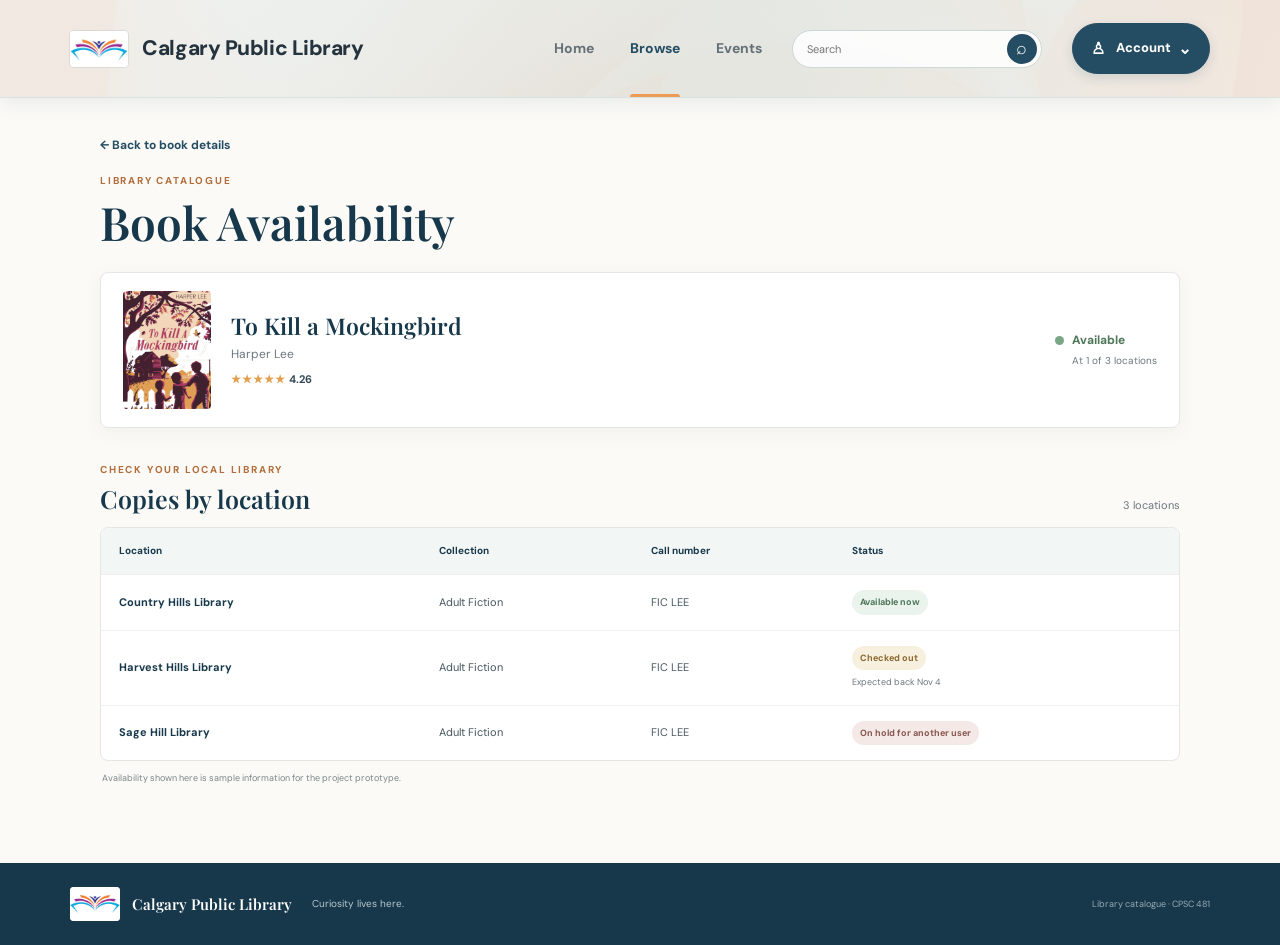
==== commit 980c2454: "Added Search Bar in the navigation" ====
--- a/BookAvailability.html
+++ b/BookAvailability.html
@@ -18,6 +18,7 @@
             <a class="active" href="Browse.html">Browse</a>
             <a href="Events.html">Events</a>
         </nav>
+        <form class="nav-search" action="Browse.html" role="search"><label class="visually-hidden" for="nav-search-input">Search the catalogue</label><input id="nav-search-input" name="q" type="search" placeholder="Search"><button type="submit" aria-label="Search the catalogue">⌕</button></form>
         <details class="account-menu">
             <summary><span class="user-icon" aria-hidden="true">♙</span> Account <span class="account-chevron" aria-hidden="true">⌄</span></summary>
             <div class="account-menu-panel">
--- a/style.css
+++ b/style.css
@@ -50,7 +50,7 @@
 .site-header {
     min-height: 98px;
     display: grid;
-    grid-template-columns: minmax(280px, 1fr) auto minmax(220px, 1fr);
+    grid-template-columns: minmax(260px, 1fr) auto minmax(150px, 250px) auto;
     align-items: center;
     gap: 30px;
     padding: 0 max(5.5%, calc((100vw - 1320px) / 2));
@@ -134,6 +134,45 @@
     height: 3px;
     background: var(--orange);
     border-radius: 3px 3px 0 0;
+}
+
+.nav-search {
+    display: flex;
+    align-items: center;
+    width: 100%;
+    height: 38px;
+    padding: 3px 4px 3px 12px;
+    border: 1px solid #cbd9d7;
+    border-radius: 999px;
+    background: rgba(255, 255, 255, .86);
+}
+
+.nav-search input {
+    min-width: 0;
+    flex: 1;
+    border: 0;
+    outline: 0;
+    background: transparent;
+    color: var(--ink);
+    font: 11px var(--sans);
+}
+
+.nav-search button {
+    display: grid;
+    place-items: center;
+    width: 30px;
+    height: 30px;
+    padding: 0;
+    border: 0;
+    border-radius: 50%;
+    background: var(--blue);
+    color: #fff;
+    font-size: 18px;
+    cursor: pointer;
+}
+
+.nav-search button:hover {
+    background: var(--blue-deep);
 }
 
 .account-menu {
@@ -1053,7 +1092,7 @@
 @media (max-width: 900px) {
     .site-header {
         min-height: 88px;
-        grid-template-columns: minmax(230px, 1fr) auto minmax(185px, 1fr);
+        grid-template-columns: minmax(210px, 1fr) auto minmax(130px, 190px) auto;
         gap: 14px;
         padding: 0 4%;
     }
@@ -1077,6 +1116,10 @@
     .account-menu summary {
         padding: 10px 12px;
         font-size: 11px;
+    }
+
+    .nav-search {
+        height: 34px;
     }
 
     .hero-inner {
@@ -1162,6 +1205,18 @@
 
     .navigation {
         display: none;
+    }
+
+    .nav-search {
+        grid-column: 1 / -1;
+        grid-row: 2;
+        width: 100%;
+        margin-bottom: 10px;
+    }
+
+    .site-header:has(.nav-search) {
+        min-height: 118px;
+        align-content: center;
     }
 
     .account-menu summary {
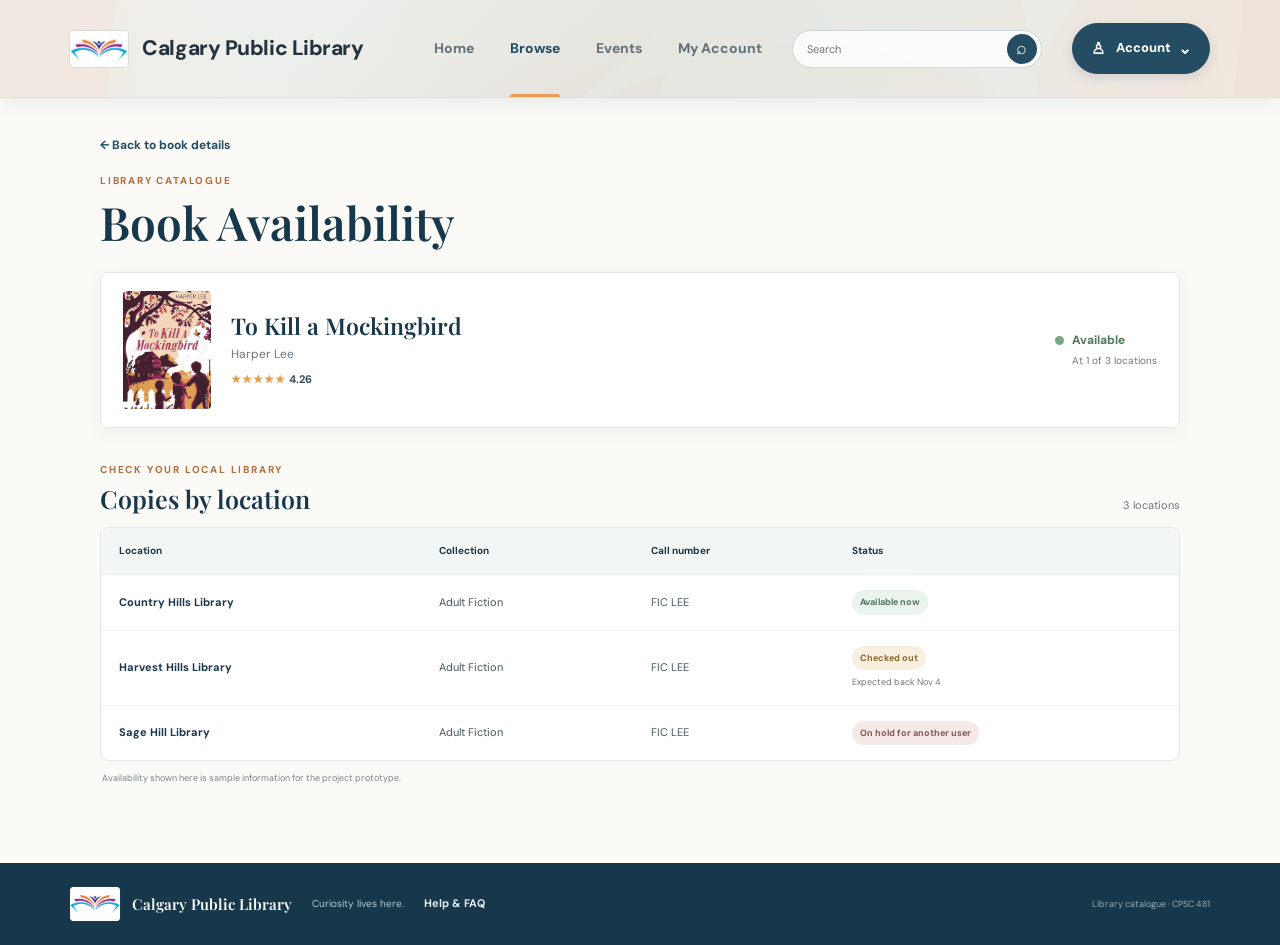
==== commit 65177ba1: "added the heuristic eval suggestions from peer review" ====
--- a/BookAvailability.html
+++ b/BookAvailability.html
@@ -17,13 +17,15 @@
             <a href="index.html">Home</a>
             <a class="active" href="Browse.html">Browse</a>
             <a href="Events.html">Events</a>
+            <a href="MyAccount.html">My Account</a>
         </nav>
         <form class="nav-search" action="Browse.html" role="search"><label class="visually-hidden" for="nav-search-input">Search the catalogue</label><input id="nav-search-input" name="q" type="search" placeholder="Search"><button type="submit" aria-label="Search the catalogue">⌕</button></form>
         <details class="account-menu">
             <summary><span class="user-icon" aria-hidden="true">♙</span> Account <span class="account-chevron" aria-hidden="true">⌄</span></summary>
             <div class="account-menu-panel">
-                <a href="Login.html">Sign in</a>
                 <a href="MyAccount.html">My Account</a>
+                <a href="Help.html">Help &amp; FAQ</a>
+                <a href="Login.html">Log out</a>
             </div>
         </details>
     </header>
@@ -97,6 +99,7 @@
             <span>Calgary Public Library</span>
         </a>
         <span>Curiosity lives here.</span>
+        <a class="footer-help-link" href="Help.html">Help &amp; FAQ</a>
         <small>Library catalogue · CPSC 481</small>
     </footer>
 </body>
--- a/style.css
+++ b/style.css
@@ -3322,3 +3322,184 @@
         padding: 12px;
     }
 }
+
+/* ------------------------------------------------------------------
+   Heuristic evaluation fixes (T06-4, Group 3)
+   ------------------------------------------------------------------ */
+
+/* Footer help link (heuristic 10) */
+.footer-help-link {
+    color: #e4edef;
+    font-size: 11px;
+    font-weight: 700;
+    text-decoration: none;
+}
+
+.footer-help-link:hover { text-decoration: underline; }
+
+/* Help & FAQ page */
+.help-page { min-height: 100vh; background: #fbfaf7; }
+
+.help-page-banner {
+    padding: 64px 5.5% 56px;
+    background:
+        linear-gradient(105deg, rgba(23, 56, 75, .97), rgba(36, 77, 99, .9)),
+        url('images/back%207.jpg') center / cover no-repeat;
+    color: #fff;
+    text-align: center;
+}
+
+.help-page-banner .eyebrow { margin: 0 0 9px; color: #f1bb8c; font-size: 11px; font-weight: 700; letter-spacing: 1.2px; }
+.help-page-banner h1 { margin: 0; font: 600 clamp(36px, 5vw, 52px) / 1.1 var(--serif); letter-spacing: -.8px; }
+.help-page-banner > p:last-child { margin: 12px 0 0; color: #e2ebee; font-size: 14px; }
+.help-page .faq-block details { font-size: 13px; }
+.help-page .faq-block details p { font-size: 12px; line-height: 1.6; }
+.help-page .faq-block details a { color: var(--blue); font-weight: 700; }
+.help-page .help-topic-title { margin: 30px 0 10px; color: var(--blue-deep); font: 600 22px / 1.2 var(--serif); }
+.help-page .help-topic-title:first-child { margin-top: 0; }
+.help-page .faq-block details:has(+ .help-topic-title) { border-bottom: 1px solid #d4ddda; }
+.help-page .contact-block { align-self: start; }
+
+/* Log in error (heuristic 9) */
+.login-error {
+    display: grid;
+    gap: 4px;
+    margin: 0 0 20px;
+    padding: 12px 14px;
+    border: 1px solid #e7b9a3;
+    border-left: 4px solid #b5533a;
+    border-radius: 6px;
+    background: #fdf1ec;
+    color: #7c3420;
+    font-size: 12px;
+    line-height: 1.5;
+}
+
+.login-error[hidden] { display: none; }
+.login-error strong { font-size: 13px; }
+.login-error .login-text-button { font-size: inherit; text-decoration: underline; }
+.login-form input[aria-invalid="true"] { border-color: #b5533a; }
+.login-prototype-note { margin: 16px 0 0; color: var(--muted); font-size: 11px; text-align: center; }
+
+/* Rating: one row of five stars (heuristic 4) */
+.rating-options { display: block; }
+.rating-star-row { display: flex; gap: 4px; }
+.rating-options label span { display: block; color: #cfd6d7; font-size: 34px; line-height: 1; letter-spacing: 0; transition: transform .15s; }
+.rating-options label.is-filled span,
+.rating-options input:checked + span { color: #e2a04f; }
+.rating-options label:hover span { transform: scale(1.08); }
+.rating-options input:focus-visible + span { outline: 2px solid var(--blue); outline-offset: 2px; border-radius: 3px; }
+.rating-value-label { margin: 8px 0 0; color: var(--blue-deep); font-size: 13px; font-weight: 700; }
+.rating-dialog-actions { display: flex; flex-wrap: wrap; gap: 10px; align-items: center; }
+.rating-dialog-actions [hidden] { display: none; }
+
+/* Your rating on the book details page (heuristic 3) */
+.your-rating {
+    display: flex;
+    align-items: center;
+    gap: 8px;
+    margin: 8px 0 0;
+    color: #344b57;
+    font-size: 12px;
+    font-weight: 700;
+}
+
+.your-rating[hidden] { display: none; }
+.your-rating .detail-stars { font-size: 15px; }
+
+/* Place a Hold: chosen format, digital note and success state (heuristics 1 and 6) */
+.hold-book-format strong { color: var(--blue-deep); }
+.hold-book-format a { color: var(--blue); font-weight: 700; }
+.hold-format-warning { margin: 12px 0 0; color: #9a5b3d; font-size: 12px; font-weight: 700; }
+.hold-format-warning a { color: var(--blue); }
+.confirm-hold-button:disabled { background: #e7e9e8; color: #707b7c; cursor: not-allowed; transform: none; }
+[data-pickup-fields][hidden], [data-hold-form][hidden], .hold-success[hidden], .hold-format-warning[hidden] { display: none; }
+
+.hold-success:focus { outline: none; }
+.hold-success-title { display: flex; align-items: center; gap: 10px; }
+
+.hold-success-icon {
+    display: inline-grid;
+    place-items: center;
+    width: 32px;
+    height: 32px;
+    border-radius: 50%;
+    background: #e3efe6;
+    color: #356c48;
+    font: 700 17px var(--sans);
+}
+
+.hold-success-message { margin: 12px 0 20px; color: #42555d; font-size: 13px; line-height: 1.6; }
+.hold-success-message strong { color: var(--blue-deep); }
+.hold-success-actions { display: flex; flex-wrap: wrap; gap: 10px; }
+.hold-success-actions a { display: inline-flex; align-items: center; min-width: 0; padding: 11px 16px; font-size: 12px; text-decoration: none; }
+
+/* My Account: hold status, My events */
+.hold-status-label.is-waiting { color: #9a6a2e; }
+.account-hold-list, .account-event-list { display: grid; gap: 12px; }
+.account-event-list .event-date { width: 72px; }
+.account-event-list .saved-empty-state a, .account-hold-list .saved-empty-state a { color: var(--blue); font-weight: 700; }
+
+/* Events page: key facts first, fewer cards per row (heuristics 1, 3 and 8) */
+.event-listing-grid { grid-template-columns: repeat(2, minmax(0, 1fr)); gap: 20px; }
+
+.event-tags {
+    display: flex;
+    flex-wrap: wrap;
+    gap: 6px;
+    margin: 0 0 14px;
+    padding: 0;
+    list-style: none;
+}
+
+.event-tag {
+    padding: 5px 9px;
+    border-radius: 999px;
+    background: #edf2f0;
+    color: #31586b;
+    font-size: 11px;
+    font-weight: 700;
+}
+
+.event-tag.is-required { background: #f8e3d4; color: #8a4a22; }
+.event-tag.is-recommended { background: #f8eee3; color: #a56035; }
+.event-tag.is-dropin { background: #e3efe6; color: #356c48; }
+.event-tag.is-full { background: #e7e9e8; color: #5c6669; }
+.event-tag.is-registered { background: #356c48; color: #fff; }
+.event-tag[hidden] { display: none; }
+
+.event-requirements[open] summary { margin-bottom: 4px; }
+.event-dropin-note { margin-top: 16px !important; color: #356c48 !important; font-weight: 700 !important; font-size: 12px !important; }
+.event-card-status:empty { display: none; }
+
+.event-card-status {
+    margin: 16px 0 0 !important;
+    padding: 10px 12px;
+    border-radius: 6px;
+    background: #e3efe6;
+    color: #2f5f3f !important;
+    font-size: 12px !important;
+    font-weight: 700 !important;
+    line-height: 1.5;
+}
+
+.event-card-status a { color: var(--blue); }
+.event-actions { display: flex; flex-wrap: wrap; align-items: center; gap: 14px; }
+.event-actions .text-action[hidden] { display: none; }
+.event-actions .event-register { margin-top: 18px; }
+.event-actions .text-action { margin-top: 18px; }
+.events-page .event-register.is-registered,
+.events-page .event-register:disabled { background: #e3efe6; color: #2f5f3f; cursor: default; transform: none; transition: none; }
+.events-page .event-register:disabled:not(.is-registered) { background: #e7e9e8; color: #707b7c; }
+.event-prototype-note a { color: var(--blue); font-weight: 700; }
+
+.event-confirm-list { display: grid; gap: 8px; margin: 16px 0; padding: 14px 16px; border-radius: 8px; background: #f4f7f5; }
+.event-confirm-list div { display: grid; grid-template-columns: 80px 1fr; gap: 10px; font-size: 13px; }
+.event-confirm-list dt { color: #52636a; font-weight: 700; }
+.event-confirm-list dd { margin: 0; color: var(--blue-deep); font-weight: 700; }
+
+@media (max-width: 600px) {
+    .event-listing-grid { grid-template-columns: 1fr; }
+    .help-page .help-inner { grid-template-columns: 1fr; }
+}
+.login-error.is-info { border-color: #c5d6d9; border-left-color: var(--blue); background: #eef4f5; color: var(--blue-deep); }
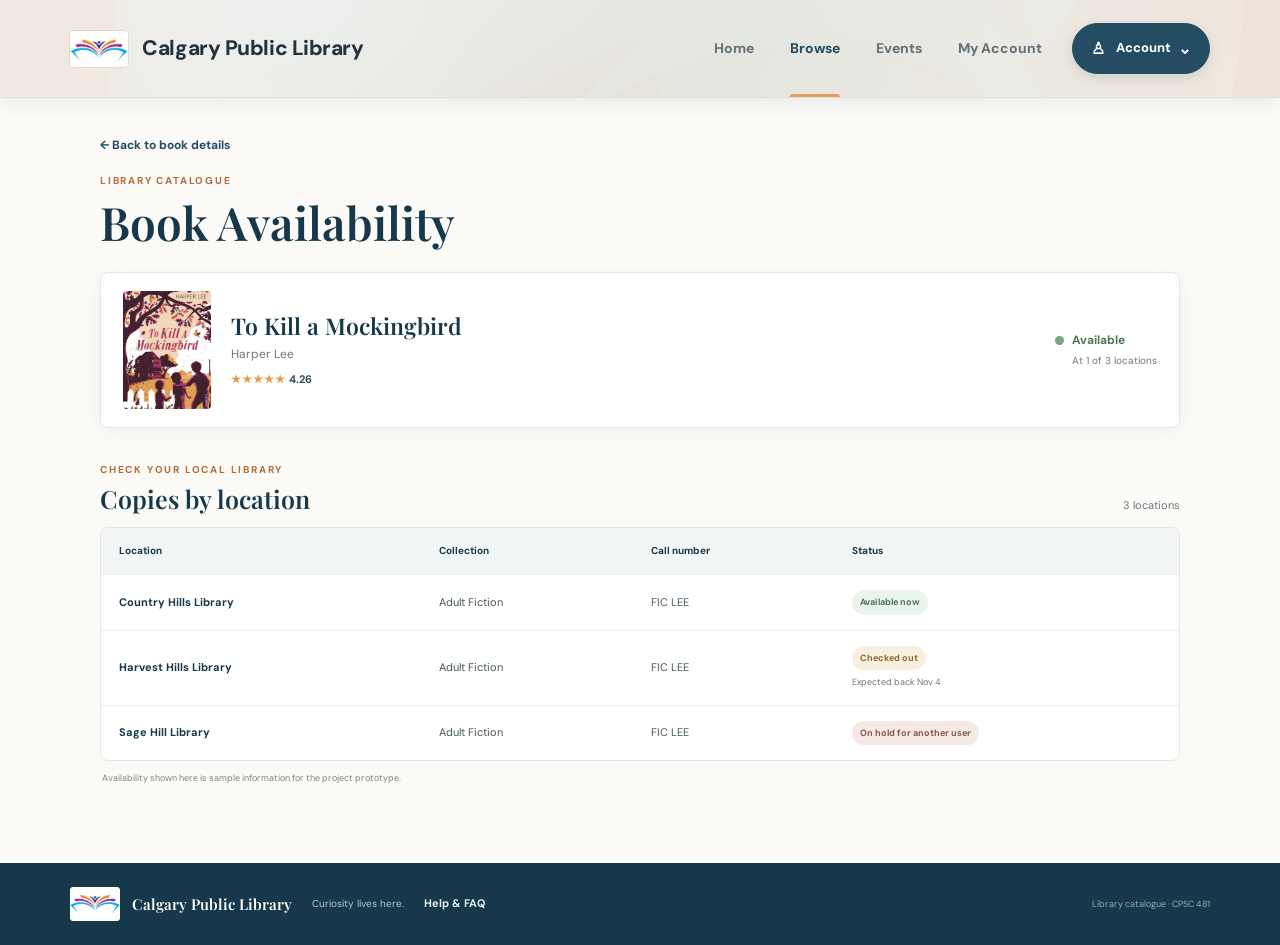
==== commit 93f47914: "Complete library prototype interactions" ====
--- a/BookAvailability.html
+++ b/BookAvailability.html
@@ -19,7 +19,6 @@
             <a href="Events.html">Events</a>
             <a href="MyAccount.html">My Account</a>
         </nav>
-        <form class="nav-search" action="Browse.html" role="search"><label class="visually-hidden" for="nav-search-input">Search the catalogue</label><input id="nav-search-input" name="q" type="search" placeholder="Search"><button type="submit" aria-label="Search the catalogue">⌕</button></form>
         <details class="account-menu">
             <summary><span class="user-icon" aria-hidden="true">♙</span> Account <span class="account-chevron" aria-hidden="true">⌄</span></summary>
             <div class="account-menu-panel">
@@ -102,5 +101,6 @@
         <a class="footer-help-link" href="Help.html">Help &amp; FAQ</a>
         <small>Library catalogue · CPSC 481</small>
     </footer>
+    <script src="prototype.js" defer></script>
 </body>
 </html>
--- a/style.css
+++ b/style.css
@@ -50,7 +50,7 @@
 .site-header {
     min-height: 98px;
     display: grid;
-    grid-template-columns: minmax(260px, 1fr) auto minmax(150px, 250px) auto;
+    grid-template-columns: minmax(260px, 1fr) auto auto;
     align-items: center;
     gap: 30px;
     padding: 0 max(5.5%, calc((100vw - 1320px) / 2));
@@ -134,45 +134,6 @@
     height: 3px;
     background: var(--orange);
     border-radius: 3px 3px 0 0;
-}
-
-.nav-search {
-    display: flex;
-    align-items: center;
-    width: 100%;
-    height: 38px;
-    padding: 3px 4px 3px 12px;
-    border: 1px solid #cbd9d7;
-    border-radius: 999px;
-    background: rgba(255, 255, 255, .86);
-}
-
-.nav-search input {
-    min-width: 0;
-    flex: 1;
-    border: 0;
-    outline: 0;
-    background: transparent;
-    color: var(--ink);
-    font: 11px var(--sans);
-}
-
-.nav-search button {
-    display: grid;
-    place-items: center;
-    width: 30px;
-    height: 30px;
-    padding: 0;
-    border: 0;
-    border-radius: 50%;
-    background: var(--blue);
-    color: #fff;
-    font-size: 18px;
-    cursor: pointer;
-}
-
-.nav-search button:hover {
-    background: var(--blue-deep);
 }
 
 .account-menu {
@@ -1092,7 +1053,7 @@
 @media (max-width: 900px) {
     .site-header {
         min-height: 88px;
-        grid-template-columns: minmax(210px, 1fr) auto minmax(130px, 190px) auto;
+        grid-template-columns: minmax(210px, 1fr) auto auto;
         gap: 14px;
         padding: 0 4%;
     }
@@ -1116,10 +1077,6 @@
     .account-menu summary {
         padding: 10px 12px;
         font-size: 11px;
-    }
-
-    .nav-search {
-        height: 34px;
     }
 
     .hero-inner {
@@ -1205,18 +1162,6 @@
 
     .navigation {
         display: none;
-    }
-
-    .nav-search {
-        grid-column: 1 / -1;
-        grid-row: 2;
-        width: 100%;
-        margin-bottom: 10px;
-    }
-
-    .site-header:has(.nav-search) {
-        min-height: 118px;
-        align-content: center;
     }
 
     .account-menu summary {
@@ -2274,6 +2219,33 @@
 .login-form input:focus {
     border-color: var(--blue);
     outline: 3px solid rgba(36, 77, 99, .13);
+}
+
+.password-input-wrap {
+    position: relative;
+}
+
+.login-form .password-input-wrap input {
+    padding-right: 64px;
+}
+
+.password-visibility-toggle {
+    position: absolute;
+    top: 6px;
+    right: 7px;
+    min-width: 46px;
+    height: 33px;
+    padding: 0 7px;
+    border: 0;
+    border-radius: 4px;
+    background: transparent;
+    color: var(--blue);
+    font: 700 11px var(--sans);
+    cursor: pointer;
+}
+
+.password-visibility-toggle:hover {
+    background: #eef4f5;
 }
 
 .password-label-row {
@@ -3503,3 +3475,72 @@
     .help-page .help-inner { grid-template-columns: 1fr; }
 }
 .login-error.is-info { border-color: #c5d6d9; border-left-color: var(--blue); background: #eef4f5; color: var(--blue-deep); }
+
+/* Browse: age-group and format filtering */
+.catalogue-filter-bar {
+    display: grid;
+    grid-template-columns: repeat(4, minmax(0, 1fr)) auto;
+    align-items: end;
+    gap: 14px;
+    max-width: 900px;
+    margin: 18px 0 28px;
+    padding: 20px;
+    border: 1px solid var(--line);
+    border-radius: 9px;
+    background: #fff;
+}
+
+.catalogue-filter-bar h2 {
+    grid-column: 1 / -1;
+    margin: 0;
+    color: var(--blue-deep);
+    font: 600 20px / 1.2 var(--serif);
+}
+
+.catalogue-filter-bar label { display: grid; gap: 5px; color: #52636a; font-size: 11px; font-weight: 700; }
+.catalogue-filter-bar select { min-height: 42px; padding: 8px 10px; border: 1px solid #cbd7d5; border-radius: 5px; background: #fff; color: var(--ink); font: 12px var(--sans); }
+.catalogue-filter-bar select.is-active { border-color: var(--blue); box-shadow: 0 0 0 1px var(--blue); }
+.catalogue-filter-reset { min-height: 42px; padding: 8px 12px; border: 1px solid #cbd7d5; border-radius: 5px; background: #fff; color: var(--blue); font: 700 11px var(--sans); cursor: pointer; }
+.catalogue-filter-reset:hover { background: #f2f6f4; }
+.catalogue-card[hidden], .catalogue-empty[hidden] { display: none; }
+
+.catalogue-empty {
+    max-width: 900px;
+    padding: 28px;
+    border: 1px dashed #cbd7d5;
+    border-radius: 8px;
+    background: #fff;
+    color: var(--muted);
+    font-size: 13px;
+    text-align: center;
+}
+
+.catalogue-empty strong { display: block; margin-bottom: 4px; color: var(--blue-deep); }
+.item-availability.is-waitlist { color: #9a6a2e; }
+.item-availability.is-waitlist i { background: #e2a04f; }
+
+.generated-cover {
+    display: flex;
+    flex-direction: column;
+    justify-content: space-between;
+    width: 100%;
+    height: 100%;
+    padding: 10px 8px;
+    color: #fff;
+    text-align: left;
+}
+
+.generated-cover strong { font: 600 13px / 1.15 var(--serif); }
+.generated-cover small { font-size: 8px; font-weight: 700; letter-spacing: .4px; opacity: .85; }
+.generated-cover.cover-green { background: linear-gradient(160deg, #4e7659, #2f5040); }
+.generated-cover.cover-orange { background: linear-gradient(160deg, #ed9a55, #b26d3a); }
+.generated-cover.cover-blue { background: linear-gradient(160deg, #244d63, #17384b); }
+
+@media (max-width: 850px) {
+    .catalogue-filter-bar { grid-template-columns: repeat(2, minmax(0, 1fr)); }
+}
+
+@media (max-width: 600px) {
+    .catalogue-filter-bar { grid-template-columns: 1fr; }
+    .catalogue-filter-bar h2 { grid-column: auto; }
+}
